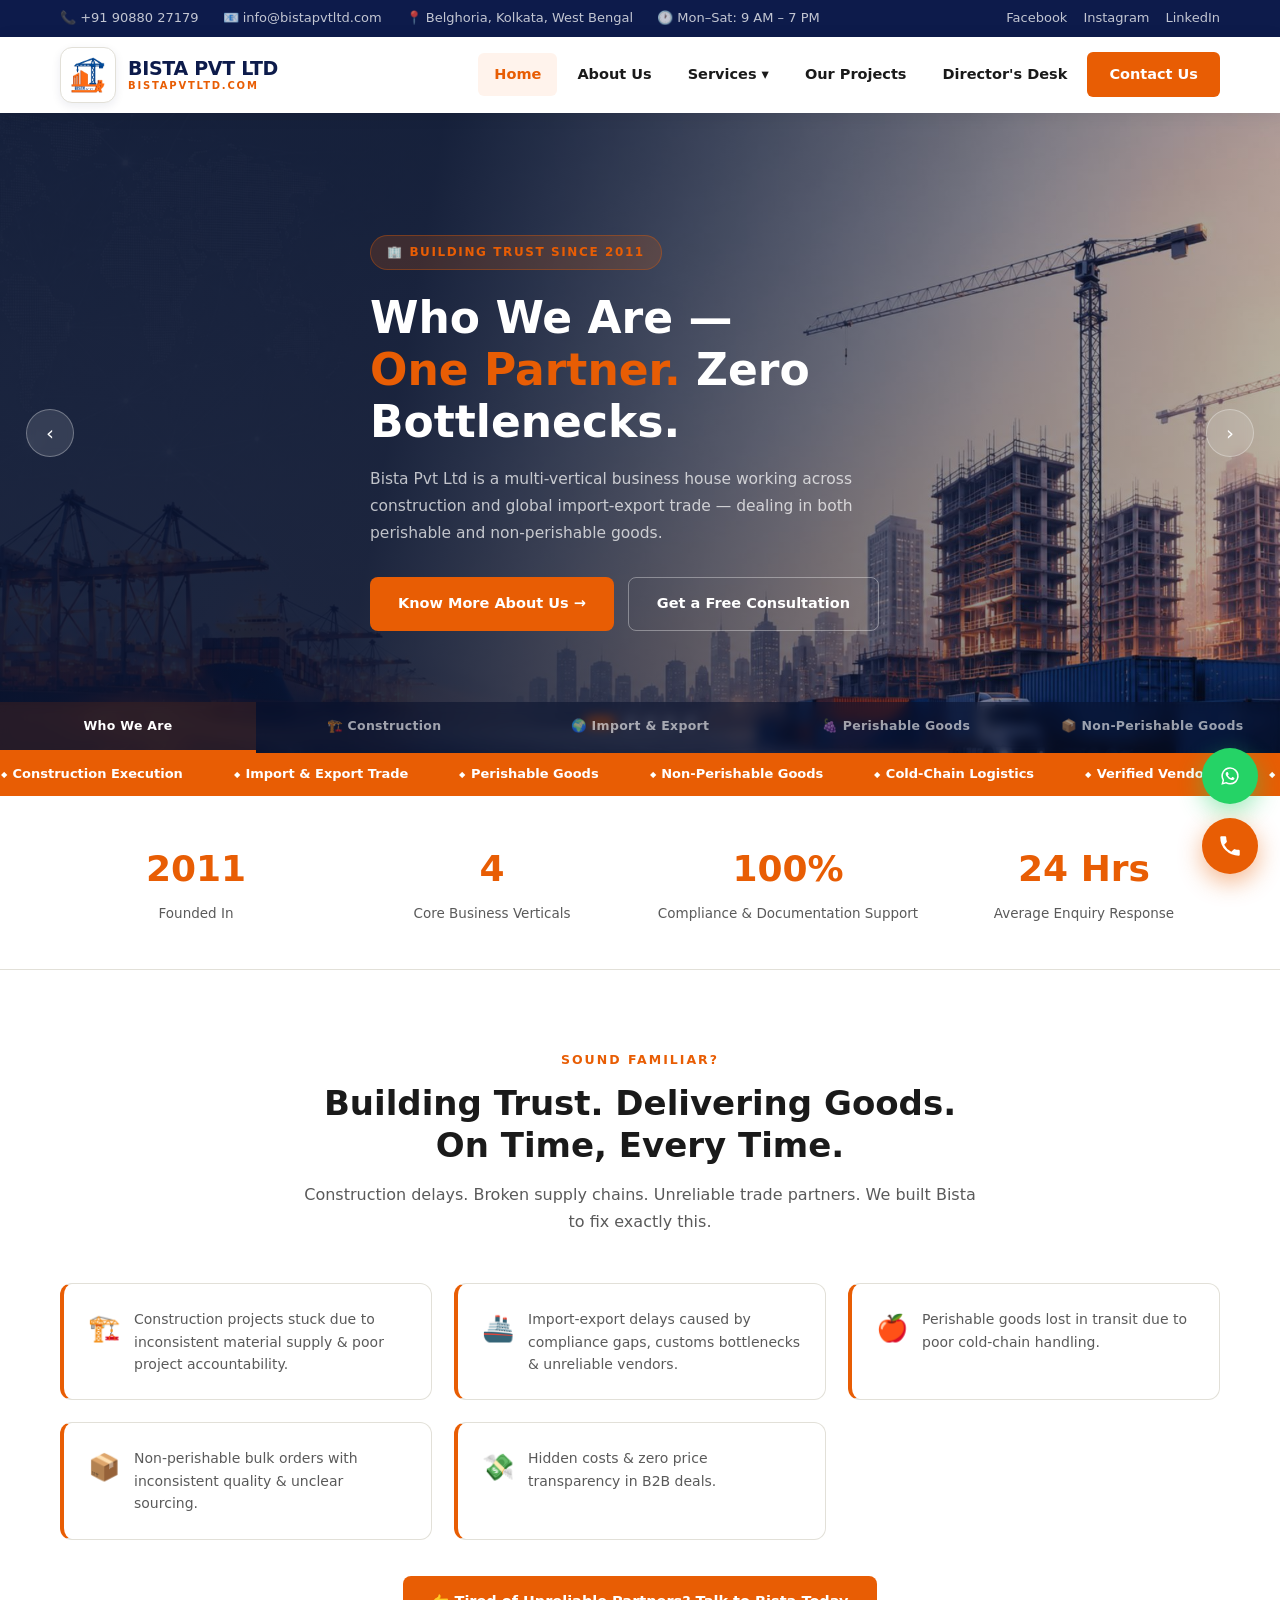
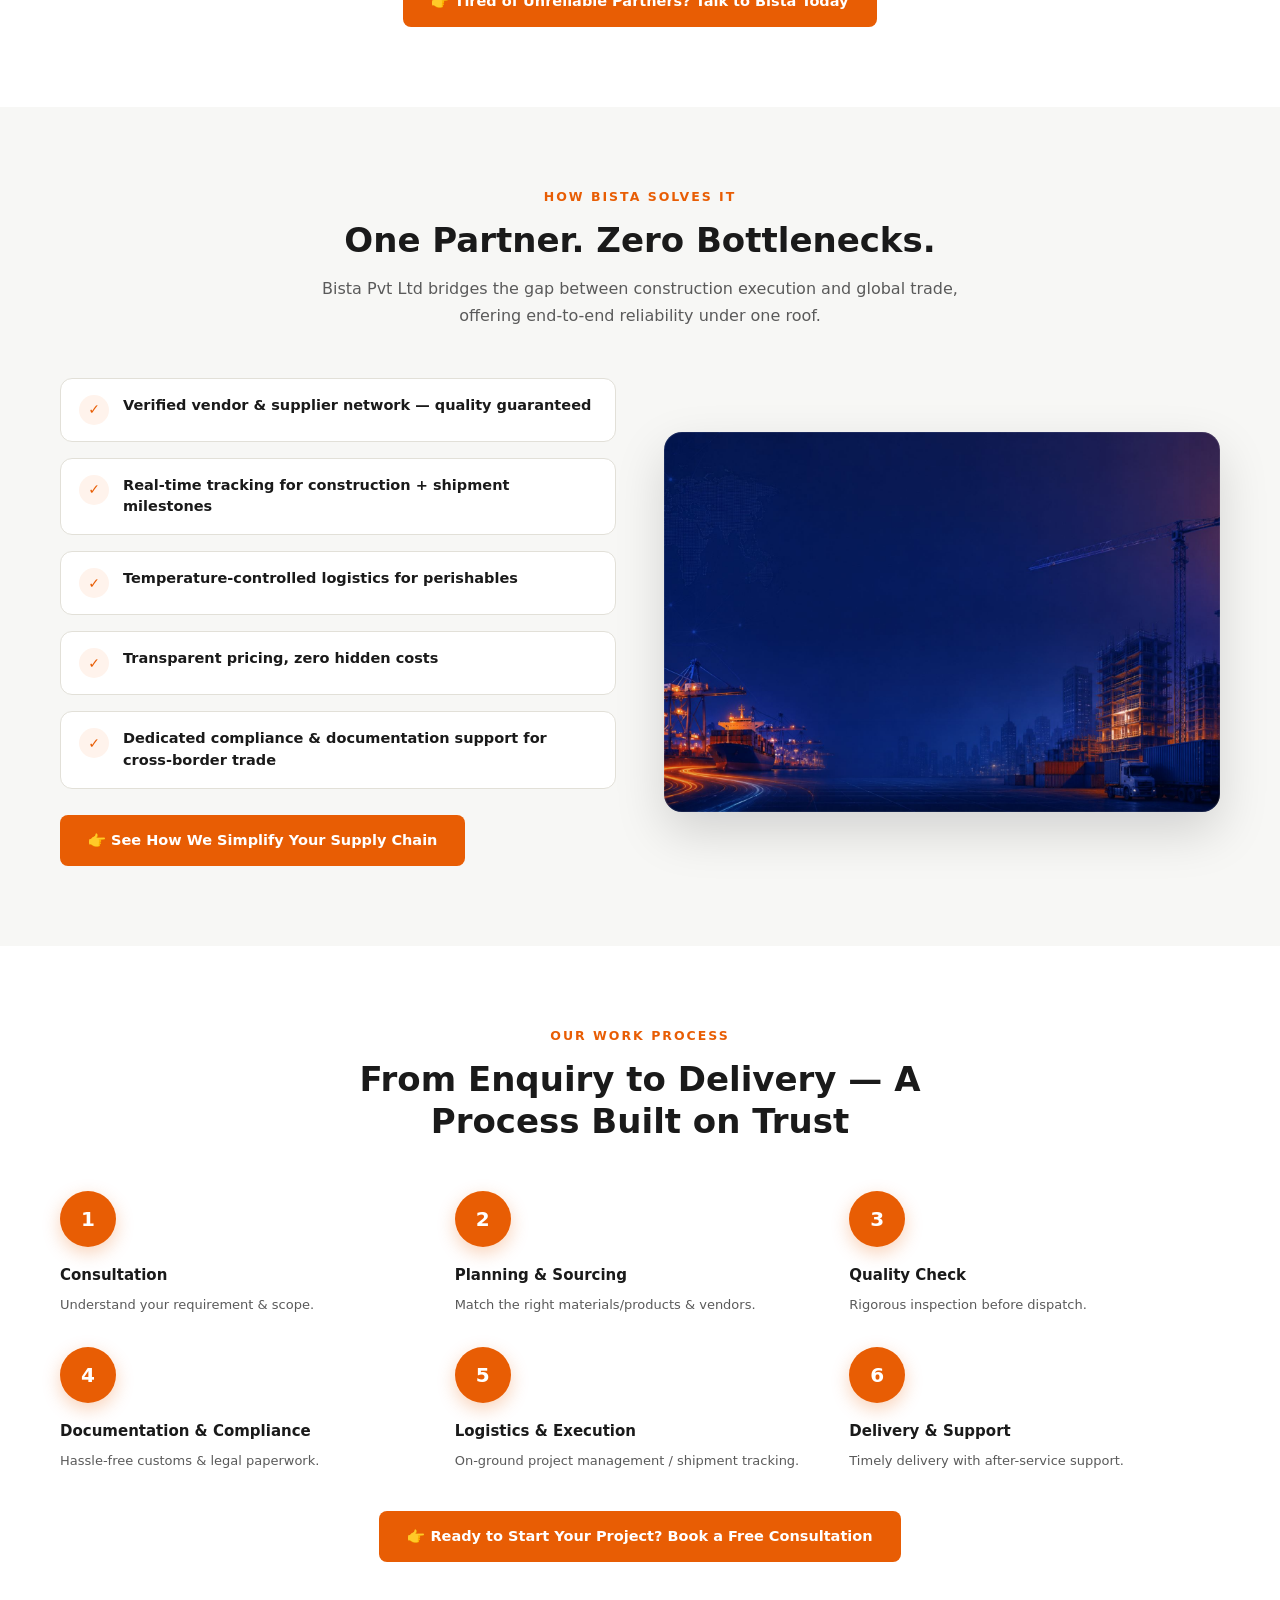
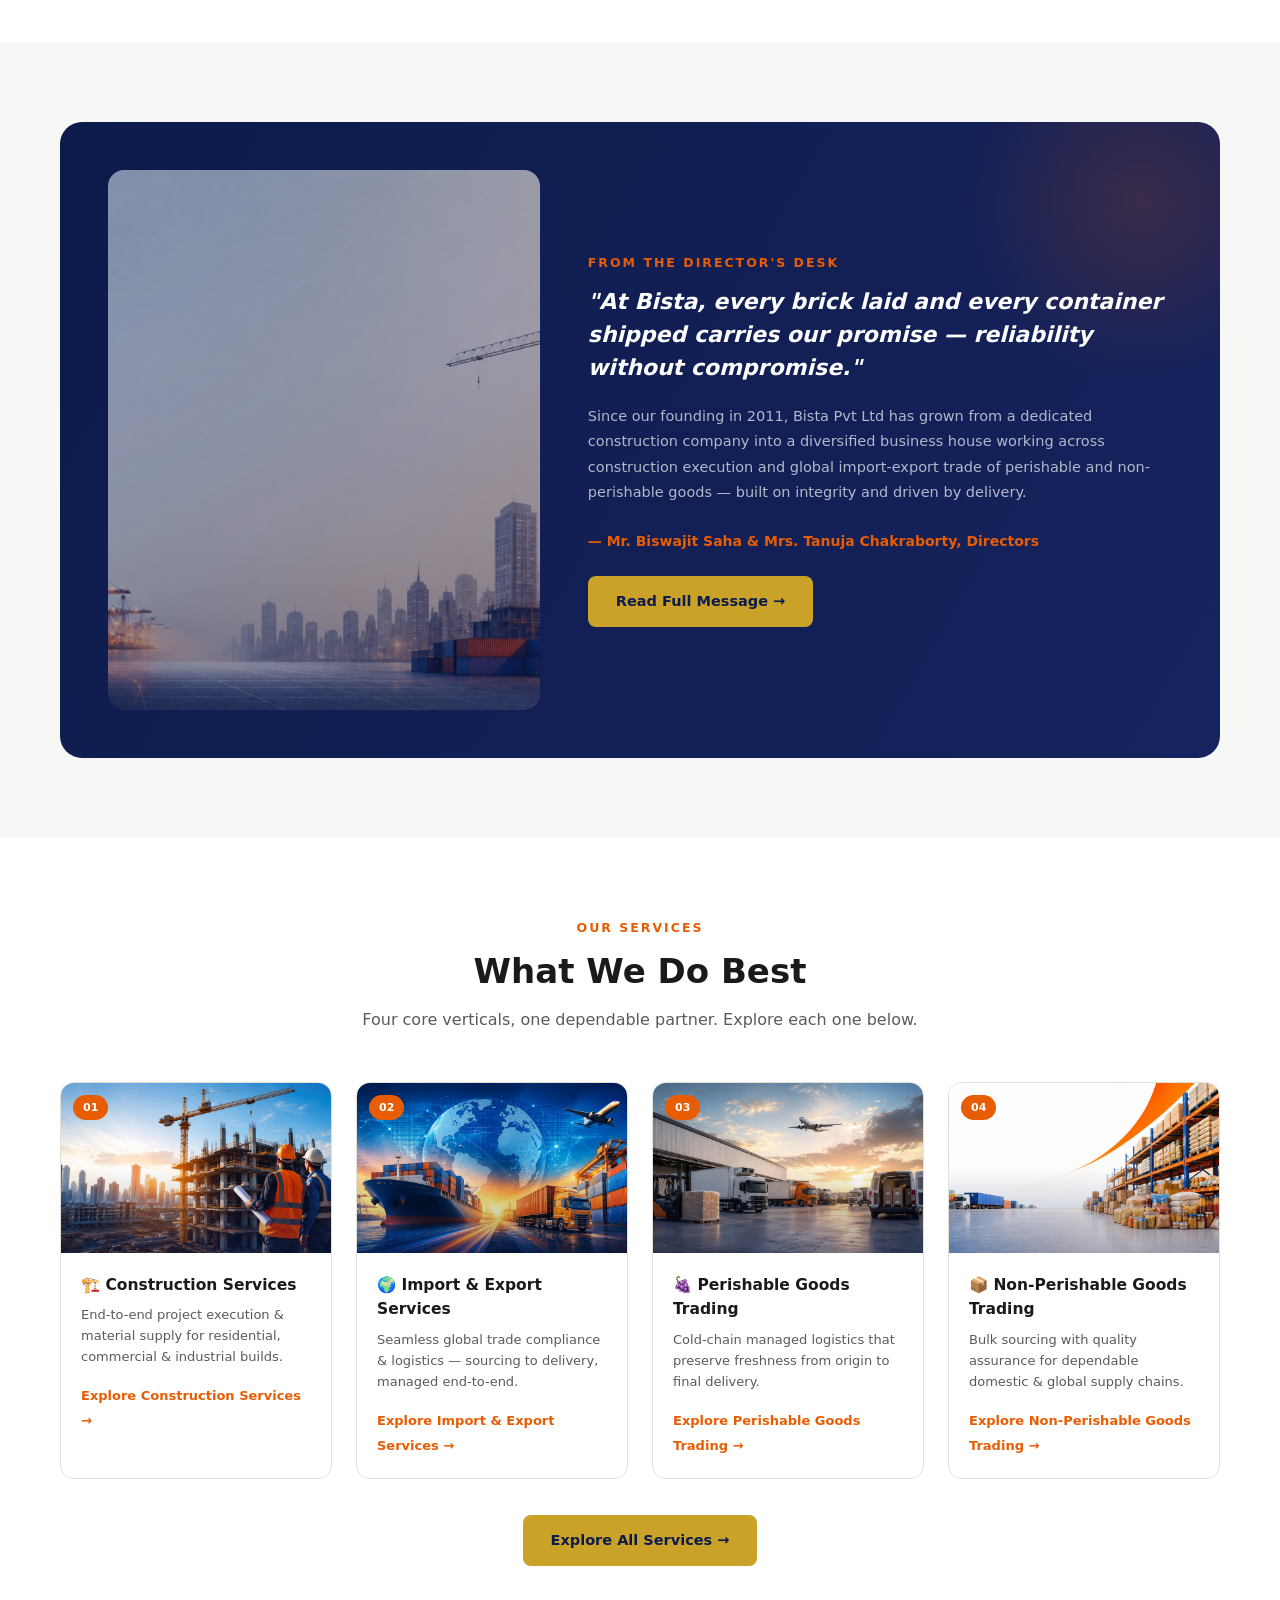
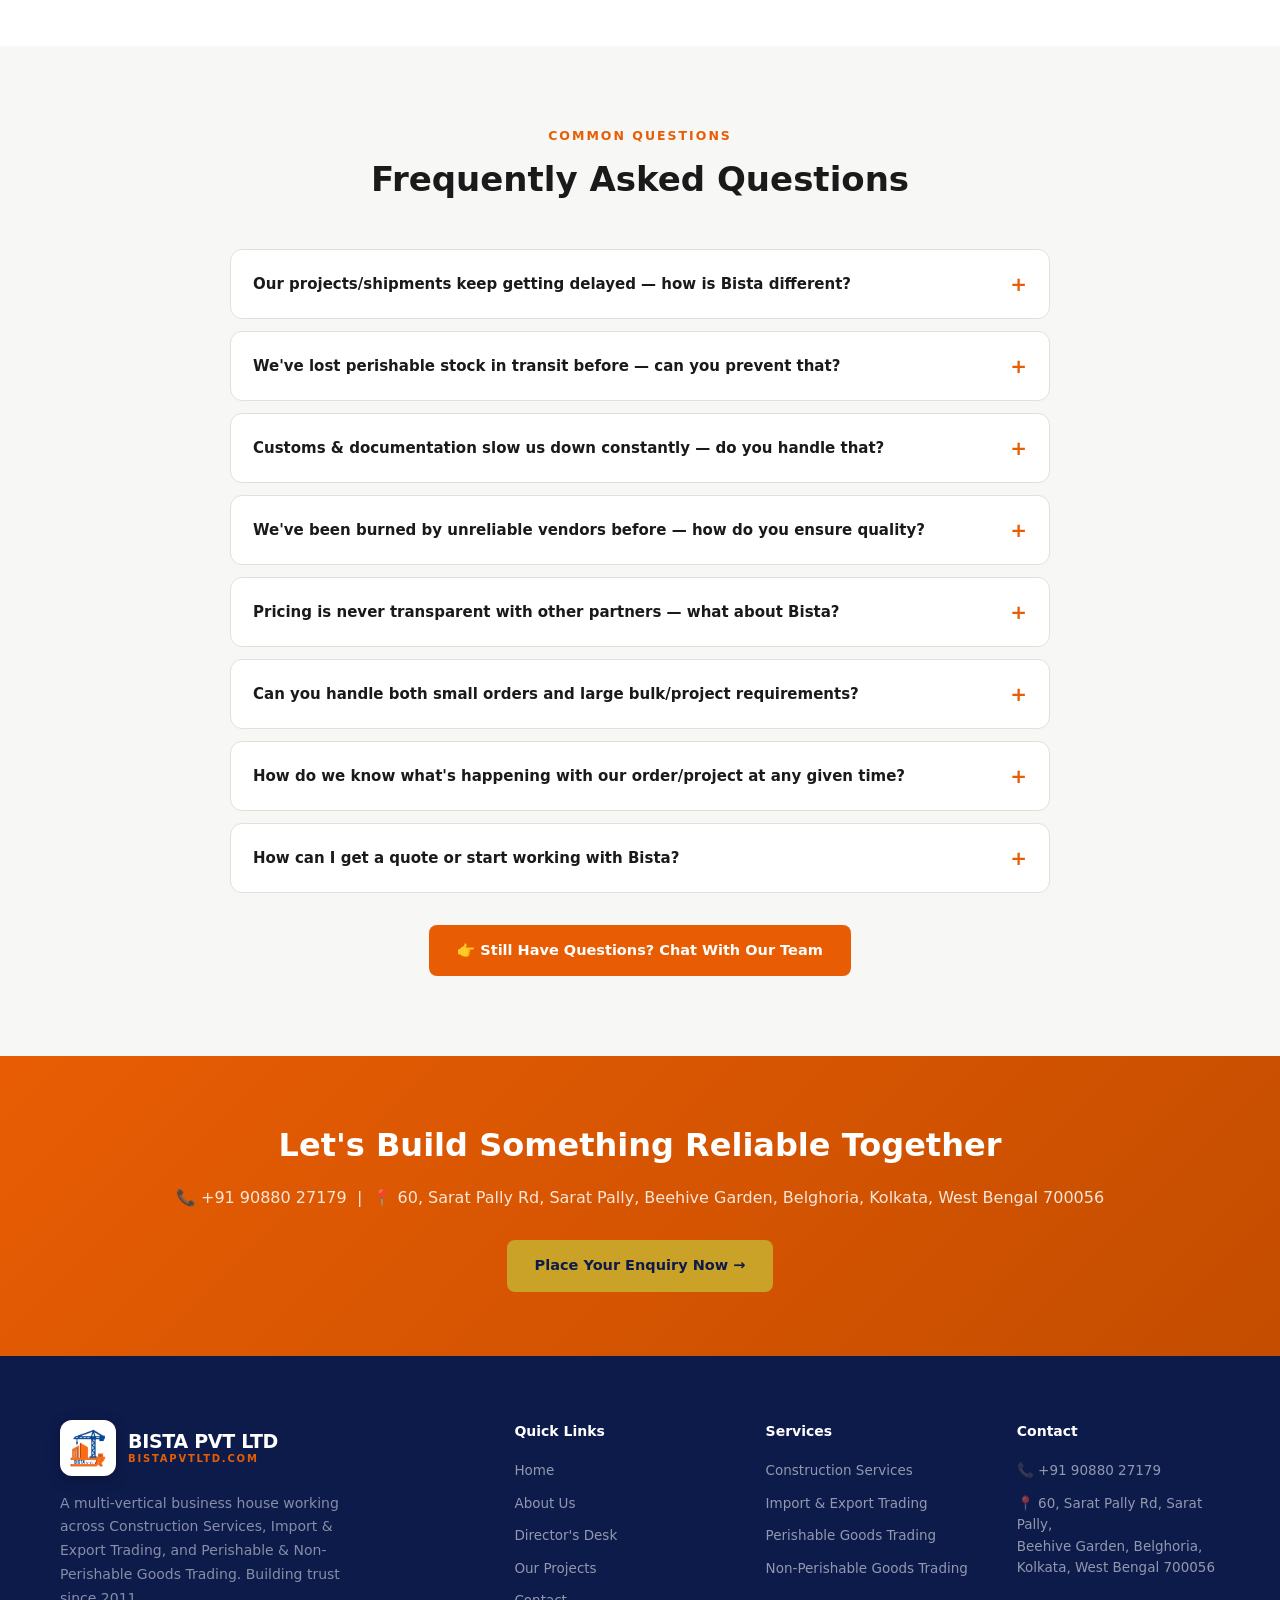
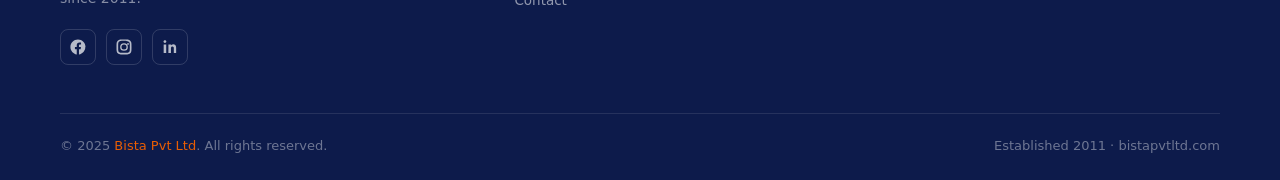
==== index.html @ 40b1d48d "Add website files" ====
<!DOCTYPE html>
<html lang="en">
<head>
<meta charset="UTF-8">
<meta name="viewport" content="width=device-width, initial-scale=1.0">
<title>Bista Pvt Ltd | Construction, Import-Export & Trading Solutions</title>
<meta name="description" content="Bista Pvt Ltd — multi-vertical business house across Construction Services, Import & Export Trading, and Perishable & Non-Perishable Goods Trading. Reliable, transparent, on time.">
<link rel="icon" type="image/png" href="images/logo-alt.png">
<link rel="stylesheet" href="css/style.css">
</head>
<body>

<!-- TOP BAR -->
<div class="topbar">
  <div class="container">
    <div class="topbar-left">
      <span>📞 +91 90880 27179</span>
      <span>📧 info@bistapvtltd.com</span>
      <span>📍 Belghoria, Kolkata, West Bengal</span>
      <span>🕐 Mon–Sat: 9 AM – 7 PM</span>
    </div>
    <div class="topbar-right">
      <a href="#">Facebook</a>
      <a href="#">Instagram</a>
      <a href="#">LinkedIn</a>
    </div>
  </div>
</div>

<!-- NAVBAR -->
<nav class="main-nav">
  <div class="container">
    <a href="index.html" class="logo">
      <div class="logo-icon">
        <img src="images/logo-alt.png" alt="Bista Pvt Ltd Logo">
      </div>
      <div class="logo-text">
        <strong>BISTA PVT LTD</strong>
        <span>bistapvtltd.com</span>
      </div>
    </a>
    <ul class="nav-links">
      <li class="active"><a href="index.html">Home</a></li>
      <li><a href="pages/about.html">About Us</a></li>
      <li class="dropdown">
        <a href="pages/services.html">Services ▾</a>
        <ul class="dropdown-menu">
          <li><a href="pages/services.html"><span class="dd-icon">📋</span> All Services</a></li>
          <li><a href="pages/construction-services.html"><span class="dd-icon">🏗️</span> Construction Services</a></li>
          <li><a href="pages/import-export-services.html"><span class="dd-icon">🌍</span> Import &amp; Export Services</a></li>
          <li><a href="pages/perishable-goods-trading.html"><span class="dd-icon">🍇</span> Perishable Goods Trading</a></li>
          <li><a href="pages/non-perishable-goods-trading.html"><span class="dd-icon">📦</span> Non-Perishable Goods Trading</a></li>
        </ul>
      </li>
      <li><a href="pages/projects.html">Our Projects</a></li>
      <li><a href="pages/director.html">Director's Desk</a></li>
      <li><a href="pages/contact.html" class="nav-cta">Contact Us</a></li>
    </ul>
    <button class="mobile-toggle" onclick="toggleMobileMenu()"><span></span><span></span><span></span></button>
  </div>
</nav>

<!-- HERO SLIDER -->
<section class="hero-slider" id="heroSlider">

  <div class="hero-slide active" style="background-image:url('images/port-day.jpg');" data-tab="0">
    <div class="hero-slide-content">
      <div class="container">
        <div class="hero-tag">🏢 Building Trust Since 2011</div>
        <h1>Who We Are —<br><span>One Partner.</span> Zero Bottlenecks.</h1>
        <p>Bista Pvt Ltd is a multi-vertical business house working across construction and global import-export trade — dealing in both perishable and non-perishable goods.</p>
        <div class="hero-btns">
          <a href="pages/about.html" class="btn btn-primary">Know More About Us →</a>
          <a href="javascript:void(0)" onclick="openLeadForm('Homepage Hero')" class="btn btn-outline">Get a Free Consultation</a>
        </div>
      </div>
    </div>
  </div>

  <div class="hero-slide" style="background-image:url('images/construction-hero.jpg');" data-tab="1">
    <div class="hero-slide-content">
      <div class="container">
        <div class="hero-tag">🏗️ Construction Services</div>
        <h1>Building Projects<br>You Can <span>Depend On.</span></h1>
        <p>Residential, commercial &amp; industrial construction backed by verified material sourcing and hands-on project management from foundation to handover.</p>
        <div class="hero-btns">
          <a href="pages/construction-services.html" class="btn btn-primary">Explore Construction Services →</a>
        </div>
      </div>
    </div>
  </div>

  <div class="hero-slide" style="background-image:url('images/import-export-hero.jpg');" data-tab="2">
    <div class="hero-slide-content">
      <div class="container">
        <div class="hero-tag">🌍 Import &amp; Export Services</div>
        <h1>Global Trade,<br><span>Delivered Reliably.</span></h1>
        <p>Seamless cross-border sourcing, compliance and logistics — connecting Indian quality with international markets, end to end.</p>
        <div class="hero-btns">
          <a href="pages/import-export-services.html" class="btn btn-primary">Explore Import &amp; Export Services →</a>
        </div>
      </div>
    </div>
  </div>

  <div class="hero-slide" style="background-image:url('images/perishable-hero.jpg');" data-tab="3">
    <div class="hero-slide-content">
      <div class="container">
        <div class="hero-tag">🍇 Perishable Goods Trading</div>
        <h1>Freshness, Preserved<br>from <span>Origin to Delivery.</span></h1>
        <p>Cold-chain managed logistics that keep perishable goods fresh and on schedule — every shipment, every time.</p>
        <div class="hero-btns">
          <a href="pages/perishable-goods-trading.html" class="btn btn-primary">Explore Perishable Goods Trading →</a>
        </div>
      </div>
    </div>
  </div>

  <div class="hero-slide" style="background-image:url('images/nonperishable-hero.jpg');" data-tab="4">
    <div class="hero-slide-content">
      <div class="container">
        <div class="hero-tag">📦 Non-Perishable Goods Trading</div>
        <h1>Bulk Sourcing,<br>Built on <span>Quality.</span></h1>
        <p>Dependable domestic &amp; international supply chains for non-perishable goods, backed by strict quality checks.</p>
        <div class="hero-btns">
          <a href="pages/non-perishable-goods-trading.html" class="btn btn-primary">Explore Non-Perishable Goods Trading →</a>
        </div>
      </div>
    </div>
  </div>

  <div class="hero-arrows">
    <div class="hero-arrow prev">‹</div>
    <div class="hero-arrow next">›</div>
  </div>
  <div class="hero-dots"></div>

  <div class="hero-tabs">
    <div class="hero-tab active" data-tab="0">Who We Are</div>
    <div class="hero-tab" data-tab="1">🏗️ Construction</div>
    <div class="hero-tab" data-tab="2">🌍 Import &amp; Export</div>
    <div class="hero-tab" data-tab="3">🍇 Perishable Goods</div>
    <div class="hero-tab" data-tab="4">📦 Non-Perishable Goods</div>
  </div>
</section>

<!-- MARQUEE -->
<div class="strip">
  <div class="strip-inner">
    <span>Construction Execution</span><span>Import &amp; Export Trade</span><span>Perishable Goods</span>
    <span>Non-Perishable Goods</span><span>Cold-Chain Logistics</span><span>Verified Vendors</span>
    <span>Customs &amp; Compliance</span><span>Transparent Pricing</span>
    <span>Construction Execution</span><span>Import &amp; Export Trade</span><span>Perishable Goods</span>
    <span>Non-Perishable Goods</span><span>Cold-Chain Logistics</span><span>Verified Vendors</span>
  </div>
</div>

<!-- STATS -->
<div class="stats-bar">
  <div class="container">
    <div class="stats-grid">
      <div class="stat-item"><div class="num">2011</div><div class="label">Founded In</div></div>
      <div class="stat-item"><div class="num">4</div><div class="label">Core Business Verticals</div></div>
      <div class="stat-item"><div class="num">100%</div><div class="label">Compliance &amp; Documentation Support</div></div>
      <div class="stat-item"><div class="num">24 Hrs</div><div class="label">Average Enquiry Response</div></div>
    </div>
  </div>
</div>

<!-- PAIN POINTS -->
<section class="section">
  <div class="container">
    <div class="section-head center">
      <div class="section-label">Sound Familiar?</div>
      <h2 class="section-title">Building Trust. Delivering Goods. On Time, Every Time.</h2>
      <p class="section-sub">Construction delays. Broken supply chains. Unreliable trade partners. We built Bista to fix exactly this.</p>
    </div>
    <div class="pain-grid">
      <div class="pain-card">
        <div class="pain-icon">🏗️</div>
        <p>Construction projects stuck due to inconsistent material supply &amp; poor project accountability.</p>
      </div>
      <div class="pain-card">
        <div class="pain-icon">🚢</div>
        <p>Import-export delays caused by compliance gaps, customs bottlenecks &amp; unreliable vendors.</p>
      </div>
      <div class="pain-card">
        <div class="pain-icon">🍎</div>
        <p>Perishable goods lost in transit due to poor cold-chain handling.</p>
      </div>
      <div class="pain-card">
        <div class="pain-icon">📦</div>
        <p>Non-perishable bulk orders with inconsistent quality &amp; unclear sourcing.</p>
      </div>
      <div class="pain-card">
        <div class="pain-icon">💸</div>
        <p>Hidden costs &amp; zero price transparency in B2B deals.</p>
      </div>
    </div>
    <div style="text-align:center; margin-top:36px;">
      <a href="javascript:void(0)" onclick="openLeadForm('Pain Points CTA')" class="btn btn-primary">👉 Tired of Unreliable Partners? Talk to Bista Today</a>
    </div>
  </div>
</section>

<!-- HOW BISTA SOLVES IT -->
<section class="section alt">
  <div class="container">
    <div class="section-head center">
      <div class="section-label">How Bista Solves It</div>
      <h2 class="section-title">One Partner. Zero Bottlenecks.</h2>
      <p class="section-sub">Bista Pvt Ltd bridges the gap between construction execution and global trade, offering end-to-end reliability under one roof.</p>
    </div>
    <div class="solve-wrap">
      <div class="solve-list">
        <div class="solve-item"><div class="solve-check">✓</div><p>Verified vendor &amp; supplier network — quality guaranteed</p></div>
        <div class="solve-item"><div class="solve-check">✓</div><p>Real-time tracking for construction + shipment milestones</p></div>
        <div class="solve-item"><div class="solve-check">✓</div><p>Temperature-controlled logistics for perishables</p></div>
        <div class="solve-item"><div class="solve-check">✓</div><p>Transparent pricing, zero hidden costs</p></div>
        <div class="solve-item"><div class="solve-check">✓</div><p>Dedicated compliance &amp; documentation support for cross-border trade</p></div>
        <div style="margin-top:10px;">
          <a href="javascript:void(0)" onclick="openLeadForm('How We Solve It CTA')" class="btn btn-primary">👉 See How We Simplify Your Supply Chain</a>
        </div>
      </div>
      <div class="solve-visual"></div>
    </div>
  </div>
</section>

<!-- WORK PROCESS -->
<section class="section">
  <div class="container">
    <div class="section-head center">
      <div class="section-label">Our Work Process</div>
      <h2 class="section-title">From Enquiry to Delivery — A Process Built on Trust</h2>
    </div>
    <div class="process-grid-6">
      <div class="step">
        <div class="step-num">1</div>
        <h4>Consultation</h4>
        <p>Understand your requirement &amp; scope.</p>
      </div>
      <div class="step">
        <div class="step-num">2</div>
        <h4>Planning &amp; Sourcing</h4>
        <p>Match the right materials/products &amp; vendors.</p>
      </div>
      <div class="step">
        <div class="step-num">3</div>
        <h4>Quality Check</h4>
        <p>Rigorous inspection before dispatch.</p>
      </div>
      <div class="step">
        <div class="step-num">4</div>
        <h4>Documentation &amp; Compliance</h4>
        <p>Hassle-free customs &amp; legal paperwork.</p>
      </div>
      <div class="step">
        <div class="step-num">5</div>
        <h4>Logistics &amp; Execution</h4>
        <p>On-ground project management / shipment tracking.</p>
      </div>
      <div class="step">
        <div class="step-num">6</div>
        <h4>Delivery &amp; Support</h4>
        <p>Timely delivery with after-service support.</p>
      </div>
    </div>
    <div style="text-align:center; margin-top:40px;">
      <a href="javascript:void(0)" onclick="openLeadForm('Process CTA')" class="btn btn-primary">👉 Ready to Start Your Project? Book a Free Consultation</a>
    </div>
  </div>
</section>

<!-- DIRECTOR'S DESK -->
<section class="section alt">
  <div class="container">
    <div class="director-wrap">
      <div class="director-photo"></div>
      <div>
        <div class="section-label" style="color:var(--orange);">From the Director's Desk</div>
        <p class="director-quote">"At Bista, every brick laid and every container shipped carries our promise — reliability without compromise."</p>
        <p class="director-sub">Since our founding in 2011, Bista Pvt Ltd has grown from a dedicated construction company into a diversified business house working across construction execution and global import-export trade of perishable and non-perishable goods — built on integrity and driven by delivery.</p>
        <p class="director-names">— Mr. Biswajit Saha &amp; Mrs. Tanuja Chakraborty, Directors</p>
        <a href="pages/director.html" class="btn btn-gold">Read Full Message →</a>
      </div>
    </div>
  </div>
</section>

<!-- SERVICES — PHOTO CARD GRID -->
<section class="section" id="services">
  <div class="container">
    <div class="section-head center">
      <div class="section-label">Our Services</div>
      <h2 class="section-title">What We Do Best</h2>
      <p class="section-sub">Four core verticals, one dependable partner. Explore each one below.</p>
    </div>

    <div class="service-photo-grid">
      <a href="pages/construction-services.html" class="service-photo-card">
        <div class="photo" style="background-image:url('images/construction-hero.jpg');"><span class="num">01</span></div>
        <div class="body">
          <h4>🏗️ Construction Services</h4>
          <p>End-to-end project execution &amp; material supply for residential, commercial &amp; industrial builds.</p>
          <span class="link">Explore Construction Services →</span>
        </div>
      </a>
      <a href="pages/import-export-services.html" class="service-photo-card">
        <div class="photo" style="background-image:url('images/import-export-hero.jpg');"><span class="num">02</span></div>
        <div class="body">
          <h4>🌍 Import &amp; Export Services</h4>
          <p>Seamless global trade compliance &amp; logistics — sourcing to delivery, managed end-to-end.</p>
          <span class="link">Explore Import &amp; Export Services →</span>
        </div>
      </a>
      <a href="pages/perishable-goods-trading.html" class="service-photo-card">
        <div class="photo" style="background-image:url('images/perishable-hero.jpg');"><span class="num">03</span></div>
        <div class="body">
          <h4>🍇 Perishable Goods Trading</h4>
          <p>Cold-chain managed logistics that preserve freshness from origin to final delivery.</p>
          <span class="link">Explore Perishable Goods Trading →</span>
        </div>
      </a>
      <a href="pages/non-perishable-goods-trading.html" class="service-photo-card">
        <div class="photo" style="background-image:url('images/nonperishable-hero.jpg');"><span class="num">04</span></div>
        <div class="body">
          <h4>📦 Non-Perishable Goods Trading</h4>
          <p>Bulk sourcing with quality assurance for dependable domestic &amp; global supply chains.</p>
          <span class="link">Explore Non-Perishable Goods Trading →</span>
        </div>
      </a>
    </div>

    <div style="text-align:center; margin-top:36px;">
      <a href="pages/services.html" class="btn btn-gold">Explore All Services →</a>
    </div>
  </div>
</section>

<!-- FAQ -->
<section class="section alt">
  <div class="container">
    <div class="section-head center">
      <div class="section-label">Common Questions</div>
      <h2 class="section-title">Frequently Asked Questions</h2>
    </div>
    <div class="faq-list">
      <div class="faq-item">
        <div class="faq-q">Our projects/shipments keep getting delayed — how is Bista different? <span class="faq-plus">+</span></div>
        <div class="faq-a"><p>We track every milestone in real time, so delays are caught early, not after the damage is done.</p></div>
      </div>
      <div class="faq-item">
        <div class="faq-q">We've lost perishable stock in transit before — can you prevent that? <span class="faq-plus">+</span></div>
        <div class="faq-a"><p>Yes, our cold-chain managed logistics keep freshness intact from pickup to delivery.</p></div>
      </div>
      <div class="faq-item">
        <div class="faq-q">Customs &amp; documentation slow us down constantly — do you handle that? <span class="faq-plus">+</span></div>
        <div class="faq-a"><p>Fully. Our team manages compliance &amp; paperwork end-to-end, so shipments don't get stuck.</p></div>
      </div>
      <div class="faq-item">
        <div class="faq-q">We've been burned by unreliable vendors before — how do you ensure quality? <span class="faq-plus">+</span></div>
        <div class="faq-a"><p>Every supplier is pre-verified, and goods go through multi-stage inspection before dispatch.</p></div>
      </div>
      <div class="faq-item">
        <div class="faq-q">Pricing is never transparent with other partners — what about Bista? <span class="faq-plus">+</span></div>
        <div class="faq-a"><p>No hidden costs. You get clear, upfront pricing before work begins.</p></div>
      </div>
      <div class="faq-item">
        <div class="faq-q">Can you handle both small orders and large bulk/project requirements? <span class="faq-plus">+</span></div>
        <div class="faq-a"><p>Yes, we scale our team, sourcing, and logistics to match your order or project size.</p></div>
      </div>
      <div class="faq-item">
        <div class="faq-q">How do we know what's happening with our order/project at any given time? <span class="faq-plus">+</span></div>
        <div class="faq-a"><p>You get visibility at every stage — sourcing, quality check, dispatch, and delivery.</p></div>
      </div>
      <div class="faq-item">
        <div class="faq-q">How can I get a quote or start working with Bista? <span class="faq-plus">+</span></div>
        <div class="faq-a"><p>Fill the enquiry form or contact us directly — response within 24 hours.</p></div>
      </div>
    </div>
    <div style="text-align:center; margin-top:32px;">
      <a href="javascript:void(0)" onclick="openLeadForm('FAQ CTA')" class="btn btn-primary">👉 Still Have Questions? Chat With Our Team</a>
    </div>
  </div>
</section>

<!-- CTA / CONTACT FOOTER -->
<div class="cta-banner">
  <div class="container">
    <h2>Let's Build Something Reliable Together</h2>
    <p>📞 +91 90880 27179 &nbsp;|&nbsp; 📍 60, Sarat Pally Rd, Sarat Pally, Beehive Garden, Belghoria, Kolkata, West Bengal 700056</p>
    <div class="cta-btns">
      <a href="javascript:void(0)" onclick="openLeadForm('Contact Footer CTA')" class="btn btn-gold">Place Your Enquiry Now →</a>
    </div>
  </div>
</div>

<!-- FOOTER -->
<footer>
  <div class="container">
    <div class="footer-grid">
      <div class="footer-brand">
        <a href="index.html" class="footer-logo">
          <div class="logo-icon"><img src="images/logo-alt.png" alt="Bista Pvt Ltd Logo"></div>
          <div class="logo-text"><strong>BISTA PVT LTD</strong><span>bistapvtltd.com</span></div>
        </a>
        <p>A multi-vertical business house working across Construction Services, Import &amp; Export Trading, and Perishable &amp; Non-Perishable Goods Trading. Building trust since 2011.</p>
        <div class="social-links">
          <a href="#" class="social-link" title="Facebook" aria-label="Facebook"><svg viewBox="0 0 24 24"><path d="M22 12.06C22 6.48 17.52 2 11.94 2S1.88 6.48 1.88 12.06c0 5.02 3.66 9.18 8.44 9.94v-7.03H7.9v-2.91h2.42V9.86c0-2.39 1.42-3.71 3.6-3.71 1.04 0 2.13.19 2.13.19v2.35h-1.2c-1.18 0-1.55.74-1.55 1.5v1.8h2.64l-.42 2.91h-2.22V22c4.78-.76 8.44-4.92 8.44-9.94z"/></svg></a>
          <a href="#" class="social-link" title="Instagram" aria-label="Instagram"><svg viewBox="0 0 24 24"><path d="M12 2c2.72 0 3.06.01 4.12.06 1.06.05 1.79.22 2.43.47.66.26 1.22.6 1.77 1.16.55.55.9 1.11 1.16 1.77.25.64.42 1.37.47 2.43.05 1.06.06 1.4.06 4.12s-.01 3.06-.06 4.12c-.05 1.06-.22 1.79-.47 2.43-.26.66-.6 1.22-1.16 1.77-.55.55-1.11.9-1.77 1.16-.64.25-1.37.42-2.43.47-1.06.05-1.4.06-4.12.06s-3.06-.01-4.12-.06c-1.06-.05-1.79-.22-2.43-.47-.66-.26-1.22-.6-1.77-1.16-.55-.55-.9-1.11-1.16-1.77-.25-.64-.42-1.37-.47-2.43C2.01 15.06 2 14.72 2 12s.01-3.06.06-4.12c.05-1.06.22-1.79.47-2.43.26-.66.6-1.22 1.16-1.77.55-.55 1.11-.9 1.77-1.16.64-.25 1.37-.42 2.43-.47C8.94 2.01 9.28 2 12 2zm0 1.8c-2.67 0-2.99.01-4.04.06-.87.04-1.34.18-1.66.31-.42.16-.71.36-1.02.67-.31.31-.51.6-.67 1.02-.13.32-.27.79-.31 1.66C4.25 8.71 4.24 9.03 4.24 12s.01 2.99.06 4.04c.04.87.18 1.34.31 1.66.16.42.36.71.67 1.02.31.31.6.51 1.02.67.32.13.79.27 1.66.31 1.05.05 1.37.06 4.04.06s2.99-.01 4.04-.06c.87-.04 1.34-.18 1.66-.31.42-.16.71-.36 1.02-.67.31-.31.51-.6.67-1.02.13-.32.27-.79.31-1.66.05-1.05.06-1.37.06-4.04s-.01-2.99-.06-4.04c-.04-.87-.18-1.34-.31-1.66-.16-.42-.36-.71-.67-1.02-.31-.31-.6-.51-1.02-.67-.32-.13-.79-.27-1.66-.31C14.99 3.81 14.67 3.8 12 3.8zm0 3.05a5.15 5.15 0 1 1 0 10.3 5.15 5.15 0 0 1 0-10.3zm0 1.8a3.35 3.35 0 1 0 0 6.7 3.35 3.35 0 0 0 0-6.7zm5.35-2a1.2 1.2 0 1 1 0 2.4 1.2 1.2 0 0 1 0-2.4z"/></svg></a>
          <a href="#" class="social-link" title="LinkedIn" aria-label="LinkedIn"><svg viewBox="0 0 24 24"><path d="M6.94 8.5H3.56V20h3.38V8.5zM5.25 3c-1.15 0-1.9.76-1.9 1.76 0 .98.73 1.76 1.87 1.76h.02c1.17 0 1.9-.78 1.9-1.76C7.12 3.76 6.4 3 5.25 3zM20.45 20h-3.38v-6.1c0-1.46-.52-2.46-1.83-2.46-1 0-1.6.67-1.86 1.32-.1.23-.12.55-.12.87V20H9.9s.04-10.53 0-11.5h3.38v1.63c.45-.7 1.25-1.7 3.04-1.7 2.22 0 3.88 1.45 3.88 4.56V20z"/></svg></a>
        </div>
      </div>
      <div class="footer-col">
        <h4>Quick Links</h4>
        <a href="index.html">Home</a>
        <a href="pages/about.html">About Us</a>
        <a href="pages/director.html">Director's Desk</a>
        <a href="pages/projects.html">Our Projects</a>
        <a href="pages/contact.html">Contact</a>
      </div>
      <div class="footer-col">
        <h4>Services</h4>
        <a href="pages/construction-services.html">Construction Services</a>
        <a href="pages/import-export-services.html">Import &amp; Export Trading</a>
        <a href="pages/perishable-goods-trading.html">Perishable Goods Trading</a>
        <a href="pages/non-perishable-goods-trading.html">Non-Perishable Goods Trading</a>
      </div>
      <div class="footer-col">
        <h4>Contact</h4>
        <p>📞 +91 90880 27179</p>
        <p>📍 60, Sarat Pally Rd, Sarat Pally,<br>Beehive Garden, Belghoria,<br>Kolkata, West Bengal 700056</p>
      </div>
    </div>
    <div class="footer-bottom">
      <span>© 2025 <span class="brand">Bista Pvt Ltd</span>. All rights reserved.</span>
      <span>Established 2011 · bistapvtltd.com</span>
    </div>
  </div>
</footer>

<!-- FLOATING ACTION BUTTONS -->
<div class="float-stack">
  <a href="https://wa.me/919088027179" target="_blank" rel="noopener" class="float-btn wa" title="Chat on WhatsApp">
    <svg viewBox="0 0 24 24"><path d="M17.6 6.32A7.85 7.85 0 0 0 12.05 4a7.94 7.94 0 0 0-6.9 11.9L4 20l4.2-1.1a7.9 7.9 0 0 0 3.85 1h.01a7.94 7.94 0 0 0 5.54-13.58zm-5.55 12.2h-.01a6.6 6.6 0 0 1-3.36-.92l-.24-.14-2.5.66.67-2.44-.16-.25a6.58 6.58 0 0 1 10.24-8.16 6.5 6.5 0 0 1 1.94 4.65 6.6 6.6 0 0 1-6.58 6.6zm3.6-4.93c-.2-.1-1.17-.58-1.35-.64-.18-.07-.31-.1-.45.1-.13.19-.51.64-.62.78-.11.13-.23.15-.42.05-.2-.1-.83-.3-1.58-.97a5.9 5.9 0 0 1-1.1-1.35c-.11-.2 0-.3.09-.4.09-.1.2-.24.3-.36.1-.12.13-.2.2-.33.06-.13.03-.25-.02-.35-.05-.1-.45-1.07-.61-1.47-.16-.38-.33-.33-.45-.34h-.38c-.13 0-.35.05-.53.25s-.7.68-.7 1.65.72 1.92.82 2.05c.1.13 1.4 2.15 3.4 3.01.48.2.85.33 1.14.42.48.15.91.13 1.26.08.38-.06 1.17-.48 1.34-.94.16-.46.16-.86.11-.94-.05-.09-.18-.14-.38-.24z"/></svg>
  </a>
  <a href="tel:+919088027179" class="float-btn call" title="Call Bista Pvt Ltd">
    <svg viewBox="0 0 24 24"><path d="M6.62 10.79a15.05 15.05 0 0 0 6.59 6.59l2.2-2.2a1 1 0 0 1 1.02-.24 11.36 11.36 0 0 0 3.57.57 1 1 0 0 1 1 1V20a1 1 0 0 1-1 1A17 17 0 0 1 3 4a1 1 0 0 1 1-1h3.5a1 1 0 0 1 1 1 11.36 11.36 0 0 0 .57 3.57 1 1 0 0 1-.25 1.02z"/></svg>
  </a>
</div>

<!-- LEAD FORM MODAL -->
<div class="modal-overlay" id="leadModal">
  <div class="modal-box">
    <span class="modal-close" onclick="closeLeadForm()">✕</span>
    <h3>Place Your Enquiry</h3>
    <p class="modal-sub">Fill this in and our team will respond within 24 hours.</p>
    <form id="leadForm" onsubmit="submitLeadForm(event)">
      <input type="hidden" id="leadSource" name="source">
      <div class="form-group">
        <label>Your Name *</label>
        <input type="text" name="name" placeholder="Eg: Rajesh Kumar">
      </div>
      <div class="form-group">
        <label>Phone Number *</label>
        <input type="tel" name="phone" placeholder="+91 XXXXX XXXXX">
      </div>
      <div class="form-group">
        <label>What Are You Looking For?</label>
        <select name="service">
          <option value="">Select a service</option>
          <option>Construction Services</option>
          <option>Import &amp; Export Services</option>
          <option>Perishable Goods Trading</option>
          <option>Non-Perishable Goods Trading</option>
          <option>General Enquiry</option>
        </select>
      </div>
      <div class="form-group">
        <label>Message</label>
        <textarea name="message" placeholder="Tell us what you need..."></textarea>
      </div>
      <button type="submit" class="btn btn-primary btn-block">Submit Enquiry →</button>
    </form>
  </div>
</div>

<script src="js/main.js"></script>
</body>
</html>
---- css/style.css ----
/* ===========================================================
   BISTA PVT LTD — MAIN STYLESHEET
   =========================================================== */
:root {
  --navy: #0D1B4B;
  --navy-light: #16235E;
  --orange: #E85D04;
  --orange-dark: #C44D00;
  --orange-light: #FFF3EC;
  --gold: #C9A227;
  --charcoal: #1A1A1A;
  --gray: #5A5A5A;
  --light-bg: #F7F7F5;
  --white: #FFFFFF;
  --border: #E2E0D8;
  --green: #25D366;
  --font: 'Segoe UI', system-ui, -apple-system, sans-serif;
}

* { margin: 0; padding: 0; box-sizing: border-box; }

body {
  font-family: var(--font);
  color: var(--charcoal);
  background: var(--white);
  line-height: 1.6;
}

a { text-decoration: none; color: inherit; }
ul { list-style: none; }
img { max-width: 100%; display: block; }

.container { max-width: 1240px; margin: 0 auto; padding: 0 40px; }

/* ===================== TOP BAR ===================== */
.topbar {
  background: var(--navy);
  color: rgba(255,255,255,0.75);
  font-size: 13px;
  padding: 8px 0;
}
.topbar .container {
  display: flex; justify-content: space-between; align-items: center;
}
.topbar-left { display: flex; gap: 24px; }
.topbar-left span { display: flex; align-items: center; gap: 6px; }
.topbar-right { display: flex; gap: 16px; }
.topbar-right a { color: rgba(255,255,255,0.75); transition: color .2s; }
.topbar-right a:hover { color: var(--orange); }

/* ===================== NAVBAR ===================== */
nav.main-nav {
  position: sticky; top: 0; z-index: 200;
  background: var(--white);
  box-shadow: 0 2px 16px rgba(0,0,0,0.08);
}
nav.main-nav .container {
  display: flex; align-items: center; justify-content: space-between;
  height: 76px;
}
.logo { display: flex; align-items: center; gap: 12px; }
.logo-icon {
  width: 56px; height: 56px;
  display: flex; align-items: center; justify-content: center;
  flex-shrink: 0;
  background: #fff;
  border-radius: 12px;
  padding: 7px;
  border: 1px solid var(--border);
  box-shadow: 0 3px 10px rgba(13,27,75,0.08);
  transition: box-shadow .25s ease, transform .25s ease;
}
.logo:hover .logo-icon { box-shadow: 0 6px 16px rgba(13,27,75,0.14); transform: translateY(-1px); }
.logo-icon img { width: 100%; height: 100%; object-fit: contain; }
.logo-text { line-height: 1.2; }
.logo-text strong { display: block; font-size: 19px; font-weight: 800; color: var(--navy); letter-spacing: -0.3px; }
.logo-text span { display: block; font-size: 10px; font-weight: 600; color: var(--orange); letter-spacing: 1.8px; text-transform: uppercase; }

.nav-links { display: flex; align-items: center; gap: 4px; }
.nav-links > li { position: relative; }
.nav-links > li > a {
  display: block; padding: 10px 16px; font-size: 14.5px; font-weight: 600;
  color: var(--charcoal); border-radius: 6px; transition: all .2s;
}
.nav-links > li > a:hover, .nav-links > li.active > a { color: var(--orange); background: var(--orange-light); }

.dropdown { position: relative; }
.dropdown-menu {
  position: absolute; top: 100%; left: 0; background: var(--white);
  min-width: 260px; box-shadow: 0 12px 32px rgba(0,0,0,0.12);
  border-radius: 10px; padding: 10px; opacity: 0; visibility: hidden;
  transform: translateY(8px); transition: all .2s; border: 1px solid var(--border);
}
.dropdown:hover .dropdown-menu { opacity: 1; visibility: visible; transform: translateY(0); }
.dropdown-menu li a {
  display: flex; align-items: center; gap: 10px; padding: 10px 12px;
  border-radius: 8px; font-size: 13.5px; font-weight: 500; color: var(--charcoal);
  transition: all .15s;
}
.dropdown-menu li a:hover { background: var(--orange-light); color: var(--orange); padding-left: 16px; }
.dropdown-menu li a .dd-icon { font-size: 16px; width: 22px; text-align: center; }

.nav-cta {
  background: var(--orange); color: #fff !important; padding: 11px 22px !important;
  border-radius: 8px; font-weight: 700 !important; transition: background .2s !important;
}
.nav-cta:hover { background: var(--orange-dark) !important; }

.mobile-toggle { display: none; flex-direction: column; gap: 5px; cursor: pointer; background: none; border: none; z-index: 210; position: relative; }
.mobile-toggle span { width: 26px; height: 3px; background: var(--navy); border-radius: 2px; transition: transform .25s ease, opacity .2s ease; }
.mobile-toggle.active span:nth-child(1) { transform: translateY(8px) rotate(45deg); }
.mobile-toggle.active span:nth-child(2) { opacity: 0; }
.mobile-toggle.active span:nth-child(3) { transform: translateY(-8px) rotate(-45deg); }

/* ===================== HERO SLIDER (animated, 4 services) ===================== */
.hero-slider { position: relative; overflow: hidden; height: 640px; background: var(--navy); }
.hero-slide {
  position: absolute; inset: 0; opacity: 0; visibility: hidden;
  transition: opacity 1.1s ease, visibility 1.1s;
  background-size: cover; background-position: center; z-index: 1;
}
.hero-slide.active { opacity: 1; visibility: visible; z-index: 2; }
.hero-slide::before {
  content: ''; position: absolute; inset: 0;
  background: linear-gradient(100deg, rgba(8,18,45,0.90) 32%, rgba(8,18,45,0.45) 75%, rgba(8,18,45,0.25) 100%);
}
.hero-slide-content { position: relative; z-index: 3; height: 100%; display: flex; align-items: center; }
.hero-slide-content .container { max-width: 620px; }
.hero-tag {
  display: inline-flex; align-items: center; gap: 8px; background: rgba(232,93,4,0.18);
  color: var(--orange); font-size: 12px; font-weight: 700; letter-spacing: 1.6px; text-transform: uppercase;
  padding: 7px 16px; border-radius: 20px; margin-bottom: 22px; border: 1px solid rgba(232,93,4,0.35);
}
.hero-slide-content h1 { font-size: 44px; font-weight: 800; color: #fff; line-height: 1.18; margin-bottom: 18px; }
.hero-slide-content h1 span { color: var(--orange); }
.hero-slide-content p { color: rgba(255,255,255,0.72); font-size: 15.5px; line-height: 1.75; margin-bottom: 30px; max-width: 520px; }
.hero-btns { display: flex; gap: 14px; flex-wrap: wrap; }

.hero-arrows { position: absolute; top: 50%; transform: translateY(-50%); display: flex; justify-content: space-between; width: 100%; padding: 0 26px; z-index: 5; pointer-events: none; }
.hero-arrow {
  pointer-events: all; width: 48px; height: 48px; border-radius: 50%; background: rgba(255,255,255,0.12);
  border: 1px solid rgba(255,255,255,0.3); color: #fff; display: flex; align-items: center; justify-content: center;
  cursor: pointer; font-size: 20px; transition: all .2s; backdrop-filter: blur(4px);
}
.hero-arrow:hover { background: var(--orange); border-color: var(--orange); }
.hero-dots { position: absolute; bottom: 26px; left: 50%; transform: translateX(-50%); display: flex; gap: 10px; z-index: 5; }
.hero-dot { width: 10px; height: 10px; border-radius: 50%; background: rgba(255,255,255,0.4); cursor: pointer; transition: all .25s; }
.hero-dot.active { background: var(--orange); width: 30px; border-radius: 6px; }
.hero-progress { position: absolute; bottom: 0; left: 0; height: 4px; background: var(--orange); z-index: 5; width: 0%; }

/* small service labels strip along the bottom edge of the slider */
.hero-tabs { position: absolute; bottom: 0; left: 0; right: 0; z-index: 5; display: flex; background: rgba(8,18,45,0.55); backdrop-filter: blur(6px); }
.hero-tab {
  flex: 1; text-align: center; padding: 14px 8px; font-size: 12.5px; font-weight: 700; color: rgba(255,255,255,0.6);
  cursor: pointer; border-bottom: 3px solid transparent; transition: all .25s; letter-spacing: 0.3px;
}
.hero-tab.active { color: #fff; border-bottom-color: var(--orange); background: rgba(232,93,4,0.12); }
.hero-tab:hover { color: #fff; }

.btn {
  display: inline-flex; align-items: center; gap: 8px; padding: 14px 28px; border-radius: 8px;
  font-weight: 700; font-size: 14.5px; cursor: pointer; border: none; transition: all .2s;
}
.btn-primary { background: var(--orange); color: #fff; }
.btn-primary:hover { background: var(--orange-dark); transform: translateY(-2px); box-shadow: 0 10px 24px rgba(232,93,4,0.3); }
.btn-outline { background: transparent; color: #fff; border: 1.5px solid rgba(255,255,255,0.35); }
.btn-outline:hover { border-color: #fff; background: rgba(255,255,255,0.08); }
.btn-gold { background: var(--gold); color: var(--navy); }
.btn-gold:hover { background: #b08e1f; transform: translateY(-2px); }
.btn-block { width: 100%; justify-content: center; padding: 14px; }

.hero-cards { display: grid; gap: 16px; }
.hero-division-card {
  background: rgba(255,255,255,0.07); border: 1px solid rgba(255,255,255,0.14);
  border-radius: 14px; padding: 22px; display: flex; gap: 16px; align-items: flex-start;
  transition: all .25s; cursor: pointer;
}
.hero-division-card:hover { background: rgba(255,255,255,0.12); transform: translateX(6px); }
.hdc-icon {
  width: 52px; height: 52px; border-radius: 12px; background: var(--orange);
  display: flex; align-items: center; justify-content: center; font-size: 24px; flex-shrink: 0;
}
.hdc-text h4 { color: #fff; font-size: 16px; font-weight: 700; margin-bottom: 4px; }
.hdc-text p { color: rgba(255,255,255,0.6); font-size: 13px; line-height: 1.5; }

/* ===================== STRIP / MARQUEE ===================== */
.strip {
  background: var(--orange); padding: 11px 0; overflow: hidden;
}
.strip-inner { display: flex; gap: 50px; animation: marquee 22s linear infinite; width: max-content; }
@keyframes marquee { from { transform: translateX(0); } to { transform: translateX(-50%); } }
.strip-inner span { font-size: 13px; font-weight: 700; color: #fff; white-space: nowrap; }
.strip-inner span::before { content: '⬥  '; }

/* ===================== STATS BAR ===================== */
.stats-bar { background: var(--white); padding: 44px 0; border-bottom: 1px solid var(--border); }
.stats-grid { display: grid; grid-template-columns: repeat(4, 1fr); gap: 24px; text-align: center; }
.stat-item .num { font-size: 36px; font-weight: 800; color: var(--orange); }
.stat-item .label { font-size: 13.5px; color: var(--gray); margin-top: 6px; }

/* ===================== SECTIONS ===================== */
.section { padding: 80px 0; }
.section.alt { background: var(--light-bg); }
.section.dark { background: var(--navy); color: #fff; }
.section-head { max-width: 680px; margin-bottom: 48px; }
.section-head.center { margin-left: auto; margin-right: auto; text-align: center; }
.section-label {
  font-size: 12.5px; font-weight: 800; letter-spacing: 2px; text-transform: uppercase;
  color: var(--orange); margin-bottom: 12px;
}
.section-title { font-size: 34px; font-weight: 800; line-height: 1.25; margin-bottom: 14px; }
.section.dark .section-title { color: #fff; }
.section-sub { font-size: 16px; color: var(--gray); line-height: 1.7; }
.section.dark .section-sub { color: rgba(255,255,255,0.65); }

/* ===================== DIVISION CARDS (3 business units) ===================== */
.divisions-grid { display: grid; grid-template-columns: repeat(3, 1fr); gap: 28px; }
.division-card {
  background: #fff; border: 1px solid var(--border); border-radius: 18px; overflow: hidden;
  transition: all .3s; box-shadow: 0 2px 12px rgba(0,0,0,0.04);
}
.division-card:hover { box-shadow: 0 16px 40px rgba(0,0,0,0.1); transform: translateY(-6px); }
.division-banner {
  height: 130px; display: flex; align-items: center; justify-content: center; font-size: 52px;
  color: #fff;
}
.division-banner.b1 { background: linear-gradient(135deg, var(--navy), var(--navy-light)); }
.division-banner.b2 { background: linear-gradient(135deg, var(--orange), var(--orange-dark)); }
.division-banner.b3 { background: linear-gradient(135deg, var(--gold), #8a6f1a); }
.division-body { padding: 28px; }
.division-body h3 { font-size: 20px; font-weight: 800; margin-bottom: 10px; }
.division-body p { font-size: 14px; color: var(--gray); line-height: 1.65; margin-bottom: 18px; min-height: 64px; }
.division-list { margin-bottom: 20px; }
.division-list li { font-size: 13px; color: var(--gray); padding: 4px 0; display: flex; align-items: center; gap: 8px; }
.division-list li::before { content: '✓'; color: var(--orange); font-weight: 800; }
.division-link { font-size: 14px; font-weight: 700; color: var(--orange); display: inline-flex; align-items: center; gap: 6px; }
.division-link:hover { gap: 10px; }

/* ===================== FEATURE / WHY CARDS ===================== */
.features-grid { display: grid; grid-template-columns: repeat(4, 1fr); gap: 22px; }
.feature-card {
  background: #fff; border: 1px solid var(--border); border-radius: 14px; padding: 26px;
  transition: all .2s;
}
.feature-card:hover { box-shadow: 0 10px 30px rgba(0,0,0,0.08); transform: translateY(-3px); }
.feature-icon {
  width: 50px; height: 50px; background: var(--orange-light); border-radius: 12px;
  display: flex; align-items: center; justify-content: center; font-size: 24px; margin-bottom: 16px;
}
.feature-card h4 { font-size: 16px; font-weight: 700; margin-bottom: 8px; }
.feature-card p { font-size: 13.5px; color: var(--gray); line-height: 1.6; }

/* ===================== PRODUCT / CATEGORY GRID ===================== */
.category-tabs { display: flex; gap: 10px; flex-wrap: wrap; margin-bottom: 36px; }
.cat-tab {
  padding: 9px 20px; border-radius: 24px; border: 1.5px solid var(--border);
  background: #fff; font-size: 13.5px; font-weight: 600; cursor: pointer; transition: all .2s;
}
.cat-tab.active, .cat-tab:hover { background: var(--orange); color: #fff; border-color: var(--orange); }

.products-grid { display: grid; grid-template-columns: repeat(4, 1fr); gap: 22px; }
.product-card {
  background: #fff; border: 1px solid var(--border); border-radius: 14px; overflow: hidden;
  transition: all .2s; cursor: default;
}
.product-card:hover { box-shadow: 0 12px 32px rgba(0,0,0,0.1); transform: translateY(-4px); }
.product-thumb {
  height: 140px; display: flex; align-items: center; justify-content: center; font-size: 50px;
  background: var(--light-bg);
}
.product-info { padding: 18px; }
.product-info h4 { font-size: 15px; font-weight: 700; margin-bottom: 6px; }
.product-info p { font-size: 12.5px; color: var(--gray); line-height: 1.5; margin-bottom: 10px; }
.product-tag {
  display: inline-block; background: var(--orange-light); color: var(--orange);
  font-size: 11px; font-weight: 700; padding: 4px 11px; border-radius: 20px;
}

/* ===================== PROPERTY LISTING CARDS (Nirmana) ===================== */
.property-grid { display: grid; grid-template-columns: repeat(3, 1fr); gap: 26px; }
.property-card {
  background: #fff; border: 1px solid var(--border); border-radius: 16px; overflow: hidden;
  transition: all .25s;
}
.property-card:hover { box-shadow: 0 16px 40px rgba(0,0,0,0.1); transform: translateY(-5px); }
.property-thumb {
  height: 170px; background: linear-gradient(135deg, var(--light-bg), #ece9e2);
  display: flex; align-items: center; justify-content: center; font-size: 56px; position: relative;
}
.property-badge {
  position: absolute; top: 14px; left: 14px; background: var(--orange); color: #fff;
  font-size: 11px; font-weight: 700; padding: 5px 12px; border-radius: 20px;
}
.property-badge.sale { background: #2C8C3C; }
.property-badge.rent { background: #2F6FB5; }
.property-body { padding: 20px; }
.property-body h4 { font-size: 16.5px; font-weight: 700; margin-bottom: 6px; }
.property-loc { font-size: 13px; color: var(--gray); margin-bottom: 14px; display: flex; align-items: center; gap: 6px; }
.property-specs { display: flex; gap: 16px; margin-bottom: 16px; padding-bottom: 16px; border-bottom: 1px solid var(--border); }
.property-specs span { font-size: 12.5px; color: var(--gray); display: flex; align-items: center; gap: 5px; }
.property-price { font-size: 19px; font-weight: 800; color: var(--orange); }
.property-price small { font-size: 12px; color: var(--gray); font-weight: 500; }

/* ===================== PROCESS STEPS ===================== */
.process-steps { display: grid; grid-template-columns: repeat(4, 1fr); gap: 0; position: relative; }
.process-steps::before {
  content: ''; position: absolute; top: 28px; left: 12.5%; right: 12.5%; height: 2px; background: var(--border);
  transform: scaleX(0); transform-origin: left; transition: transform 1.1s cubic-bezier(.2,.7,.3,1) .1s;
}
.process-steps.in-view::before { transform: scaleX(1); }
.step { text-align: center; padding: 0 14px; position: relative; z-index: 1; }
.step-num {
  width: 56px; height: 56px; background: var(--orange); color: #fff; border-radius: 50%;
  display: flex; align-items: center; justify-content: center; font-size: 20px; font-weight: 800;
  margin: 0 auto 18px; box-shadow: 0 6px 18px rgba(232,93,4,0.28);
  transition: transform .3s cubic-bezier(.2,.7,.3,1), box-shadow .3s ease;
}
.step:hover .step-num { transform: scale(1.1) rotate(-6deg); box-shadow: 0 10px 26px rgba(232,93,4,0.4); }
.step h4 { font-size: 15px; font-weight: 700; margin-bottom: 8px; }
.step p { font-size: 13px; color: var(--gray); line-height: 1.55; }

/* ===================== SCROLL-REVEAL ANIMATION UTILITY ===================== */
/* Applied automatically by main.js to content cards across the site. */
.reveal { opacity: 0; transform: translateY(26px); transition: opacity .65s ease, transform .65s cubic-bezier(.2,.7,.3,1); }
.reveal.in-view { opacity: 1; transform: translateY(0); }
@media (prefers-reduced-motion: reduce) {
  .reveal { opacity: 1; transform: none; transition: none; }
  .process-steps::before { transform: scaleX(1); transition: none; }
}

/* ===================== TESTIMONIALS ===================== */
.testimonials-grid { display: grid; grid-template-columns: repeat(3, 1fr); gap: 24px; }
.testimonial { background: #fff; border: 1px solid var(--border); border-radius: 14px; padding: 28px; }
.stars { color: var(--orange); font-size: 16px; margin-bottom: 14px; }
.testimonial p { font-size: 14px; color: var(--gray); line-height: 1.7; font-style: italic; margin-bottom: 18px; }
.reviewer { display: flex; align-items: center; gap: 12px; }
.reviewer-avatar {
  width: 42px; height: 42px; border-radius: 50%; background: var(--navy);
  display: flex; align-items: center; justify-content: center; color: #fff; font-weight: 700; font-size: 14px;
}
.reviewer-name { font-size: 14px; font-weight: 700; }
.reviewer-role { font-size: 12px; color: var(--gray); }

/* ===================== TABLE ===================== */
.compare-table { width: 100%; border-collapse: collapse; margin-top: 20px; }
.compare-table th, .compare-table td { padding: 14px 18px; text-align: left; border-bottom: 1px solid var(--border); font-size: 14px; }
.compare-table th { background: var(--navy); color: #fff; font-weight: 700; }
.compare-table tr:nth-child(even) { background: var(--light-bg); }

/* ===================== CTA BANNER ===================== */
.cta-banner {
  background: linear-gradient(135deg, var(--orange), var(--orange-dark));
  padding: 64px 0; text-align: center;
}
.cta-banner h2 { font-size: 32px; font-weight: 800; color: #fff; margin-bottom: 14px; }
.cta-banner p { font-size: 16px; color: rgba(255,255,255,0.85); margin-bottom: 30px; }
.cta-btns { display: flex; gap: 14px; justify-content: center; flex-wrap: wrap; }

/* ===================== FORM / CONTACT ===================== */
.contact-grid { display: grid; grid-template-columns: 1fr 1.1fr; gap: 48px; }
.contact-info-card { background: #fff; border: 1px solid var(--border); border-radius: 14px; padding: 32px; }
.contact-info-card h3 { font-size: 20px; font-weight: 700; margin-bottom: 24px; }
.contact-item { display: flex; gap: 14px; margin-bottom: 22px; align-items: flex-start; }
.contact-item-icon {
  width: 44px; height: 44px; background: var(--orange-light); border-radius: 10px;
  display: flex; align-items: center; justify-content: center; font-size: 19px; flex-shrink: 0;
}
.contact-item h4 { font-size: 14px; font-weight: 700; margin-bottom: 3px; }
.contact-item p { font-size: 13.5px; color: var(--gray); line-height: 1.55; }

.contact-form { background: #fff; border: 1px solid var(--border); border-radius: 14px; padding: 32px; }
.contact-form h3 { font-size: 20px; font-weight: 700; margin-bottom: 22px; }
.form-row { display: grid; grid-template-columns: 1fr 1fr; gap: 16px; }
.form-group { margin-bottom: 18px; }
.form-group label { display: block; font-size: 13px; font-weight: 600; margin-bottom: 7px; }
.form-group input, .form-group textarea, .form-group select {
  width: 100%; padding: 11px 14px; border: 1px solid var(--border); border-radius: 8px;
  font-size: 14px; font-family: inherit; transition: border-color .2s; background: #fff; color: var(--charcoal);
}
.form-group input:focus, .form-group textarea:focus, .form-group select:focus { outline: none; border-color: var(--orange); }
.form-group textarea { height: 110px; resize: vertical; }

.map-box {
  background: var(--light-bg); border: 1px solid var(--border); border-radius: 14px;
  height: 260px; display: flex; align-items: center; justify-content: center; flex-direction: column;
  gap: 10px; margin-top: 22px; font-size: 34px;
}
.map-box p { font-size: 13.5px; color: var(--gray); }
.map-box strong { font-size: 14.5px; }

/* ===================== PAGE HERO (sub pages) ===================== */
/* --hero-img is set per page via inline style on the .page-hero element, e.g.
   <section class="page-hero" style="--hero-img:url('../images/about-hero.jpg')">
   Changing it on one page never affects any other page or the homepage. */
.page-hero {
  --hero-img: url("../images/port-night.jpg");
  background: linear-gradient(120deg, rgba(10,14,26,0.78), rgba(10,14,26,0.5)), var(--hero-img);
  background-size: cover; background-position: center;
  padding: 68px 0; position: relative; overflow: hidden;
}
.page-hero::before {
  content: ''; position: absolute; top: -100px; right: -60px; width: 320px; height: 320px;
  border-radius: 50%; background: radial-gradient(circle, rgba(232,93,4,0.18) 0%, transparent 70%);
}
.breadcrumb { font-size: 13px; color: rgba(255,255,255,0.6); margin-bottom: 10px; position: relative; z-index: 2; }
.breadcrumb a { color: rgba(255,255,255,0.6); }
.breadcrumb a:hover { color: var(--orange); }
.breadcrumb span { color: var(--orange); }
.page-hero h1 { font-size: 36px; font-weight: 800; color: #fff; position: relative; z-index: 2; text-shadow: 0 2px 18px rgba(0,0,0,0.45); }
.page-hero p { color: rgba(255,255,255,0.85); font-size: 15.5px; margin-top: 10px; max-width: 600px; position: relative; z-index: 2; text-shadow: 0 1px 12px rgba(0,0,0,0.4); }

/* ===================== TIMELINE / MILESTONES ===================== */
.milestones-grid { display: grid; grid-template-columns: repeat(4, 1fr); gap: 22px; }
.milestone { text-align: center; background: #fff; border: 1px solid var(--border); border-radius: 14px; padding: 26px; }
.milestone .year { font-size: 26px; font-weight: 800; color: var(--orange); }
.milestone p { font-size: 13.5px; color: var(--gray); margin-top: 8px; line-height: 1.5; }

/* ===================== TEAM ===================== */
.team-grid { display: grid; grid-template-columns: repeat(4, 1fr); gap: 22px; }
.team-card { background: #fff; border: 1px solid var(--border); border-radius: 14px; padding: 24px; text-align: center; }
.team-avatar {
  width: 70px; height: 70px; border-radius: 50%; background: var(--navy); display: flex;
  align-items: center; justify-content: center; color: #fff; font-size: 22px; font-weight: 700; margin: 0 auto 14px;
}
.team-card h4 { font-size: 15px; font-weight: 700; }
.team-card .role { font-size: 12.5px; color: var(--orange); margin-top: 4px; }

/* ===================== FOOTER ===================== */
footer { background: var(--navy); color: rgba(255,255,255,0.7); padding: 64px 0 24px; }
.footer-grid { display: grid; grid-template-columns: 2fr 1fr 1fr 1fr; gap: 48px; margin-bottom: 48px; }
.footer-brand p { font-size: 14px; line-height: 1.7; margin-top: 16px; color: rgba(255,255,255,0.5); max-width: 320px; }
.footer-logo { display: flex; align-items: center; gap: 12px; }
.footer-logo .logo-icon { background: #fff; border-radius: 12px; padding: 7px; border: none; box-shadow: 0 4px 14px rgba(0,0,0,0.25); }
.footer-logo .logo-text strong { color: #fff; }
.footer-col h4 { font-size: 14px; font-weight: 700; color: #fff; margin-bottom: 18px; }
.footer-col a, .footer-col p { display: block; font-size: 13.5px; color: rgba(255,255,255,0.55); margin-bottom: 11px; cursor: pointer; transition: color .15s; }
.footer-col a:hover { color: var(--orange); }
.footer-bottom {
  border-top: 1px solid rgba(255,255,255,0.1); padding-top: 22px; display: flex;
  justify-content: space-between; align-items: center; font-size: 13px; color: rgba(255,255,255,0.4); flex-wrap: wrap; gap: 10px;
}
.footer-bottom span.brand { color: var(--orange); }
.social-links { display: flex; gap: 10px; margin-top: 18px; }
.social-link {
  width: 36px; height: 36px; border: 1px solid rgba(255,255,255,0.15); border-radius: 8px;
  display: flex; align-items: center; justify-content: center; font-size: 16px; cursor: pointer; transition: all .2s;
}
.social-link:hover { background: var(--orange); border-color: var(--orange); color: #fff; }

/* ===================== TOAST ===================== */
.toast {
  position: fixed; bottom: 28px; right: 28px; background: var(--navy); color: #fff; padding: 15px 22px;
  border-radius: 10px; font-size: 14px; border-left: 4px solid var(--orange);
  transform: translateY(80px); opacity: 0; transition: all .3s; z-index: 999; max-width: 320px;
}
.toast.show { transform: translateY(0); opacity: 1; }

/* ===================== FLOATING ACTION BUTTONS (bottom-right) ===================== */
.float-stack {
  position: fixed; bottom: 26px; right: 22px; display: flex; flex-direction: column; gap: 14px; z-index: 998;
}
.float-btn {
  width: 56px; height: 56px; border-radius: 50%; display: flex; align-items: center; justify-content: center;
  font-size: 26px; cursor: pointer; transition: transform .2s; color: #fff; text-decoration: none;
}
.float-btn:hover { transform: scale(1.08); }
.float-btn.wa { background: var(--green); box-shadow: 0 8px 24px rgba(37,211,102,0.45); }
.float-btn.call { background: var(--orange); box-shadow: 0 8px 24px rgba(232,93,4,0.45); }
.float-btn svg { width: 26px; height: 26px; fill: #fff; }

/* ===================== PAIN POINTS ===================== */
.pain-grid { display: grid; grid-template-columns: repeat(3, 1fr); gap: 22px; margin-top: 8px; }
.pain-card {
  background: #fff; border: 1px solid var(--border); border-left: 4px solid var(--orange);
  border-radius: 12px; padding: 24px; display: flex; gap: 14px; align-items: flex-start;
  transition: all .2s;
}
.pain-card:hover { box-shadow: 0 10px 28px rgba(0,0,0,0.08); transform: translateY(-3px); }
.pain-icon { font-size: 26px; flex-shrink: 0; }
.pain-card p { font-size: 14px; color: var(--gray); line-height: 1.6; margin: 0; }

/* ===================== SOLVE LIST (checklist) ===================== */
.solve-wrap { display: grid; grid-template-columns: 1fr 1fr; gap: 48px; align-items: center; }
.solve-list { display: flex; flex-direction: column; gap: 16px; }
.solve-item {
  display: flex; gap: 14px; align-items: flex-start; background: #fff; border: 1px solid var(--border);
  border-radius: 12px; padding: 16px 18px;
}
.solve-check {
  width: 30px; height: 30px; background: var(--orange-light); color: var(--orange); border-radius: 50%;
  display: flex; align-items: center; justify-content: center; font-weight: 800; flex-shrink: 0; font-size: 14px;
}
.solve-item p { font-size: 14.5px; color: var(--charcoal); font-weight: 600; margin: 0; line-height: 1.5; }
.solve-visual {
  border-radius: 18px; overflow: hidden; min-height: 380px; background-size: cover; background-position: center;
  background-color: var(--light-bg);
  background-image: url("../images/port-night.jpg");
  box-shadow: 0 20px 50px rgba(0,0,0,0.15);
  position: relative;
  transition: transform .5s cubic-bezier(.2,.7,.3,1), box-shadow .5s ease;
}
.solve-visual:hover { transform: scale(1.015); box-shadow: 0 26px 60px rgba(0,0,0,0.2); }
/* A hairline inner border keeps photos crisp and framed without tinting their colors */
.solve-visual::after {
  content: ''; position: absolute; inset: 0; border-radius: 18px;
  box-shadow: inset 0 0 0 1px rgba(255,255,255,0.08), inset 0 -60px 70px -40px rgba(0,0,0,0.22);
  pointer-events: none;
}

/* ===================== PROCESS — 6 STEP GRID ===================== */
.process-grid-6 { display: grid; grid-template-columns: repeat(3, 1fr); gap: 32px 24px; }
.process-grid-6 .step { text-align: left; padding: 0; }
.process-grid-6 .step-num { margin: 0 0 16px; }

/* ===================== DIRECTOR SECTION ===================== */
.director-wrap {
  display: grid; grid-template-columns: 0.85fr 1.15fr; gap: 48px; align-items: center;
  background: linear-gradient(120deg, var(--navy), var(--navy-light));
  border-radius: 22px; padding: 48px; position: relative; overflow: hidden;
}
.director-wrap::before {
  content: ''; position: absolute; top: -100px; right: -100px; width: 360px; height: 360px;
  border-radius: 50%; background: radial-gradient(circle, rgba(232,93,4,0.18) 0%, transparent 70%);
}
.director-photo {
  width: 100%; aspect-ratio: 4/5; border-radius: 16px; background-size: cover; background-position: center;
  background-image: linear-gradient(160deg, rgba(13,27,75,0.15), rgba(13,27,75,0.55)), url("../images/port-day.jpg");
  position: relative; z-index: 2;
}
.director-quote {
  font-size: 22px; font-weight: 700; color: #fff; line-height: 1.5; font-style: italic; margin-bottom: 20px;
  position: relative; z-index: 2;
}
.director-wrap p.director-sub { color: rgba(255,255,255,0.68); font-size: 14.5px; line-height: 1.75; margin-bottom: 24px; position: relative; z-index: 2; }
.director-names { color: var(--orange); font-weight: 700; font-size: 14px; margin-bottom: 24px; position: relative; z-index: 2; }

/* ===================== SERVICES — CONTINUOUS ANIMATED CAROUSEL ===================== */
.service-carousel { position: relative; border-radius: 22px; overflow: hidden; box-shadow: 0 20px 60px rgba(0,0,0,0.18); }
.service-track { display: flex; transition: transform .7s cubic-bezier(.65,0,.35,1); }
.service-slide {
  min-width: 100%; min-height: 420px; display: flex; align-items: center;
  padding: 60px; position: relative;
  background-size: cover; background-position: center;
}
.service-slide::before { content: ''; position: absolute; inset: 0; background: linear-gradient(100deg, rgba(13,27,75,0.92) 35%, rgba(13,27,75,0.45) 100%); }
.service-slide-inner { position: relative; z-index: 2; max-width: 560px; }
.service-slide-num { color: var(--orange); font-weight: 800; letter-spacing: 2px; font-size: 13px; text-transform: uppercase; margin-bottom: 14px; }
.service-slide-icon { font-size: 40px; margin-bottom: 16px; }
.service-slide-inner h3 { color: #fff; font-size: 30px; font-weight: 800; margin-bottom: 14px; }
.service-slide-inner p { color: rgba(255,255,255,0.72); font-size: 15px; line-height: 1.7; margin-bottom: 24px; }
.service-slide-inner .btn-primary { }
.service-dots { position: absolute; bottom: 24px; left: 50%; transform: translateX(-50%); display: flex; gap: 10px; z-index: 3; }
.service-dot { width: 10px; height: 10px; border-radius: 50%; background: rgba(255,255,255,0.35); cursor: pointer; transition: all .25s; }
.service-dot.active { background: var(--orange); width: 28px; border-radius: 6px; }
.service-arrows { position: absolute; top: 50%; transform: translateY(-50%); display: flex; justify-content: space-between; width: 100%; padding: 0 18px; z-index: 3; pointer-events: none; }
.service-arrow {
  pointer-events: all; width: 42px; height: 42px; border-radius: 50%; background: rgba(255,255,255,0.14);
  border: 1px solid rgba(255,255,255,0.3); color: #fff; display: flex; align-items: center; justify-content: center;
  cursor: pointer; font-size: 18px; transition: all .2s; backdrop-filter: blur(4px);
}
.service-arrow:hover { background: var(--orange); border-color: var(--orange); }

/* ===================== FAQ ACCORDION ===================== */
.faq-list { max-width: 820px; margin: 0 auto; display: flex; flex-direction: column; gap: 12px; }
.faq-item { background: #fff; border: 1px solid var(--border); border-radius: 12px; overflow: hidden; }
.faq-q {
  padding: 18px 22px; font-size: 15px; font-weight: 700; cursor: pointer; display: flex;
  justify-content: space-between; align-items: center; gap: 16px;
}
.faq-q .faq-plus { flex-shrink: 0; font-size: 20px; color: var(--orange); transition: transform .25s; }
.faq-item.open .faq-plus { transform: rotate(45deg); }
.faq-a { max-height: 0; overflow: hidden; transition: max-height .3s ease, padding .3s ease; padding: 0 22px; }
.faq-item.open .faq-a { max-height: 220px; padding: 0 22px 20px; }
.faq-a p { font-size: 14px; color: var(--gray); line-height: 1.7; margin: 0; }

/* ===================== LEAD FORM MODAL ===================== */
.modal-overlay {
  position: fixed; inset: 0; background: rgba(8,12,30,0.7); display: none; align-items: center; justify-content: center;
  z-index: 1000; padding: 20px;
}
.modal-overlay.open { display: flex; }
.modal-box { background: #fff; border-radius: 16px; padding: 34px; max-width: 440px; width: 100%; position: relative; max-height: 92vh; overflow-y: auto; }
.modal-close { position: absolute; top: 16px; right: 18px; font-size: 22px; cursor: pointer; color: var(--gray); }
.modal-box h3 { font-size: 20px; font-weight: 800; margin-bottom: 6px; }
.modal-box p.modal-sub { font-size: 13.5px; color: var(--gray); margin-bottom: 22px; }

/* ===================== TRUST BADGES / CERT GRID ===================== */
.cert-grid { display: grid; grid-template-columns: repeat(4, 1fr); gap: 20px; }
.cert-card {
  background: #fff; border: 1px solid var(--border); border-radius: 14px; padding: 26px 18px; text-align: center;
}
.cert-card .cert-icon { font-size: 34px; margin-bottom: 10px; }
.cert-card h5 { font-size: 13.5px; font-weight: 700; }

/* ===================== SERVICES — PHOTO CARD GRID ===================== */
.service-photo-grid { display: grid; grid-template-columns: repeat(4, 1fr); gap: 24px; }
.service-photo-card {
  background: #fff; border-radius: 14px; overflow: hidden; border: 1px solid var(--border);
  transition: all .25s; text-decoration: none; display: block;
}
.service-photo-card:hover { transform: translateY(-5px); box-shadow: 0 16px 36px rgba(0,0,0,0.1); }
.service-photo-card .photo { height: 170px; background-size: cover; background-position: center; position: relative; }
.service-photo-card .photo::after { content:''; position:absolute; inset:0; background: linear-gradient(180deg, rgba(13,27,75,0) 50%, rgba(13,27,75,0.35) 100%); }
.service-photo-card .num { position: absolute; top: 12px; left: 12px; background: var(--orange); color: #fff; font-size: 11px; font-weight: 800; padding: 4px 10px; border-radius: 20px; z-index: 2; }
.service-photo-card .body { padding: 20px; }
.service-photo-card h4 { font-size: 15.5px; margin-bottom: 8px; color: var(--charcoal); }
.service-photo-card p { font-size: 13px; color: var(--gray); margin-bottom: 14px; line-height: 1.6; }
.service-photo-card .link { font-size: 13px; font-weight: 700; color: var(--orange); }

/* ===================== SOCIAL ICON LINKS ===================== */
.social-link { display: flex; align-items: center; justify-content: center; transition: all .2s; }
.social-link svg { width: 18px; height: 18px; fill: currentColor; }
.topbar-right a.social-icon { display: inline-flex; align-items: center; justify-content: center; width: 26px; height: 26px; border-radius: 50%; }
.topbar-right a.social-icon svg { width: 14px; height: 14px; fill: currentColor; }
.sector-tags { display: flex; gap: 10px; flex-wrap: wrap; margin-top: 20px; }
.sector-tag { background: var(--orange-light); color: var(--orange); font-size: 13px; font-weight: 700; padding: 8px 16px; border-radius: 20px; }

/* ===================== RESPONSIVE ===================== */
@media (max-width: 1024px) {
  .divisions-grid, .features-grid, .products-grid, .property-grid, .testimonials-grid,
  .milestones-grid, .team-grid, .pain-grid, .process-grid-6, .cert-grid, .service-photo-grid { grid-template-columns: repeat(2, 1fr); }
  .hero-slider { height: 560px; }
  .stats-grid { grid-template-columns: repeat(2, 1fr); }
  .solve-wrap { grid-template-columns: 1fr; }
  .solve-visual { min-height: 260px; order: -1; }
  .director-wrap { grid-template-columns: 1fr; padding: 36px; }
  .director-photo { max-width: 260px; aspect-ratio: 1/1; margin: 0 auto; }
  .service-slide { padding: 44px 30px; min-height: 380px; }
}
@media (max-width: 768px) {
  .container { padding: 0 20px; }
  nav.main-nav .container { position: relative; }
  .nav-links {
    display: none;
    flex-direction: column;
    align-items: stretch;
    gap: 2px;
    position: absolute;
    top: calc(100% + 1px);
    left: 0; right: 0;
    background: #fff;
    padding: 10px 20px 18px;
    border-radius: 0 0 16px 16px;
    box-shadow: 0 20px 40px rgba(13,27,75,0.18);
    max-height: calc(100vh - 76px);
    overflow-y: auto;
  }
  .nav-links.mobile-open { display: flex; animation: navSlideDown .28s ease; }
  @keyframes navSlideDown { from { opacity: 0; transform: translateY(-10px); } to { opacity: 1; transform: translateY(0); } }
  .nav-links > li { width: 100%; }
  .nav-links > li > a { width: 100%; padding: 13px 14px; }
  .dropdown > a { display: flex; align-items: center; justify-content: space-between; }
  .dropdown > a::after { content: '⌄'; font-size: 13px; transition: transform .25s ease; margin-left: 8px; }
  .dropdown.mobile-dropdown-open > a::after { transform: rotate(180deg); }
  .dropdown:hover .dropdown-menu { opacity: 1; visibility: hidden; }
  .dropdown-menu {
    position: static; opacity: 1; visibility: hidden; max-height: 0; overflow: hidden;
    transform: none; box-shadow: none; border: none; border-radius: 0;
    padding: 0 0 0 12px; min-width: 0; transition: max-height .3s ease;
  }
  .dropdown.mobile-dropdown-open .dropdown-menu { visibility: visible; max-height: 320px; padding: 6px 0 6px 12px; }
  .nav-cta { text-align: center; margin-top: 8px; }
  .mobile-toggle { display: flex; }
  .topbar-left span:nth-child(2) { display: none; }
  .topbar-left span:nth-child(3) { display: none; }
  .hero-slider { height: 520px; }
  .hero-slide-content h1 { font-size: 25px; }
  .hero-slide-content p { font-size: 13.5px; margin-bottom: 22px; }
  .hero-tag { font-size: 10.5px; padding: 6px 12px; }
  .hero-arrow { width: 36px; height: 36px; font-size: 16px; }
  .hero-tabs { overflow-x: auto; }
  .hero-tab { font-size: 10.5px; padding: 10px 6px; white-space: nowrap; flex: none; min-width: 25%; }
  .section { padding: 48px 0; }
  .section-title { font-size: 25px; }
  .divisions-grid, .features-grid, .products-grid, .property-grid, .testimonials-grid,
  .milestones-grid, .team-grid, .pain-grid, .process-grid-6, .cert-grid, .service-photo-grid { grid-template-columns: 1fr; }
  .process-steps { grid-template-columns: 1fr 1fr; }
  .process-steps::before { display: none; }
  .contact-grid { grid-template-columns: 1fr; }
  .form-row { grid-template-columns: 1fr; }
  .footer-grid { grid-template-columns: 1fr 1fr; gap: 32px; }
  .stats-grid { grid-template-columns: 1fr 1fr; }
  .service-slide-inner h3 { font-size: 22px; }
  .service-slide-inner p { font-size: 13.5px; }
  .service-slide { min-height: 420px; padding: 36px 24px; }
  .service-arrow { width: 36px; height: 36px; font-size: 15px; }
  .director-quote { font-size: 17px; }
  .float-stack { bottom: 18px; right: 16px; gap: 10px; }
  .float-btn { width: 48px; height: 48px; font-size: 22px; }
  .float-btn svg { width: 22px; height: 22px; }
}
@media (max-width: 480px) {
  .hero-slider { height: 480px; }
  .hero-slide-content h1 { font-size: 21px; }
  .footer-grid { grid-template-columns: 1fr; }
  .footer-bottom { flex-direction: column; align-items: flex-start; }
  .modal-box { padding: 26px 20px; }
}
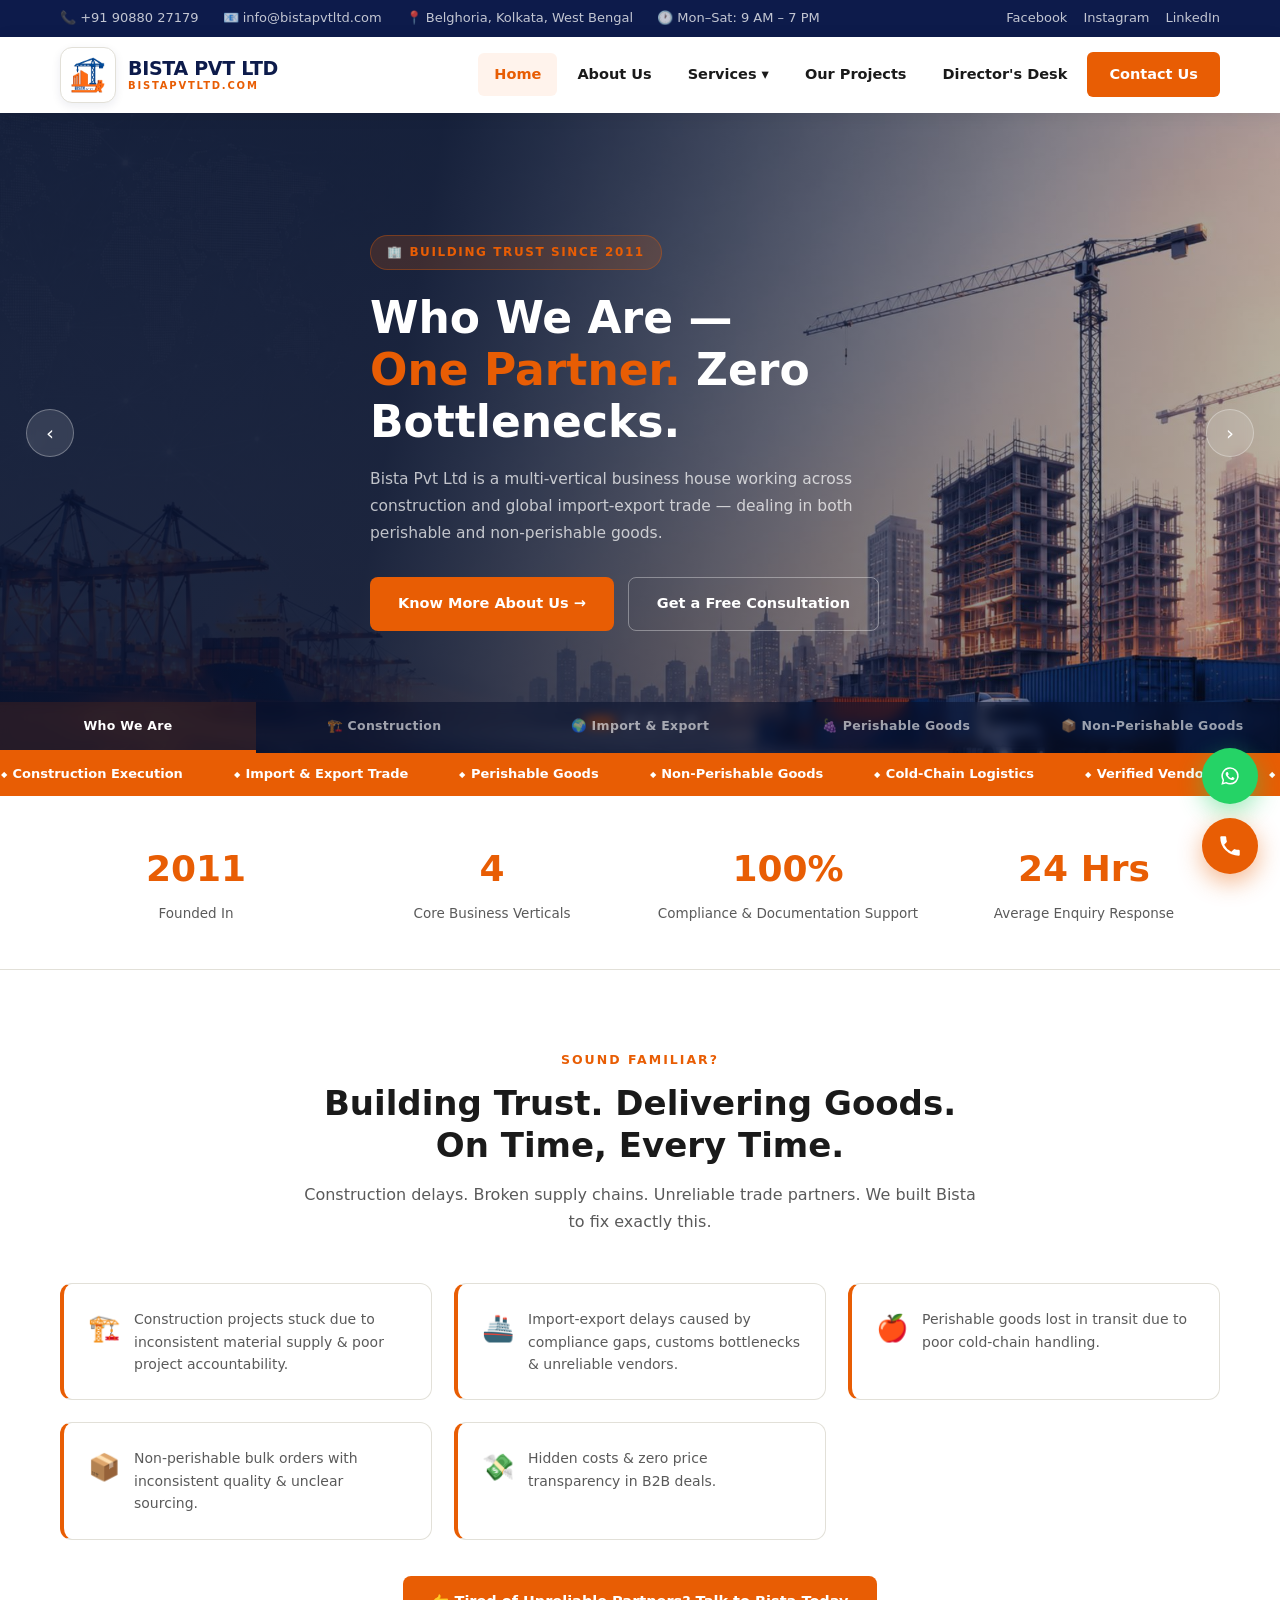
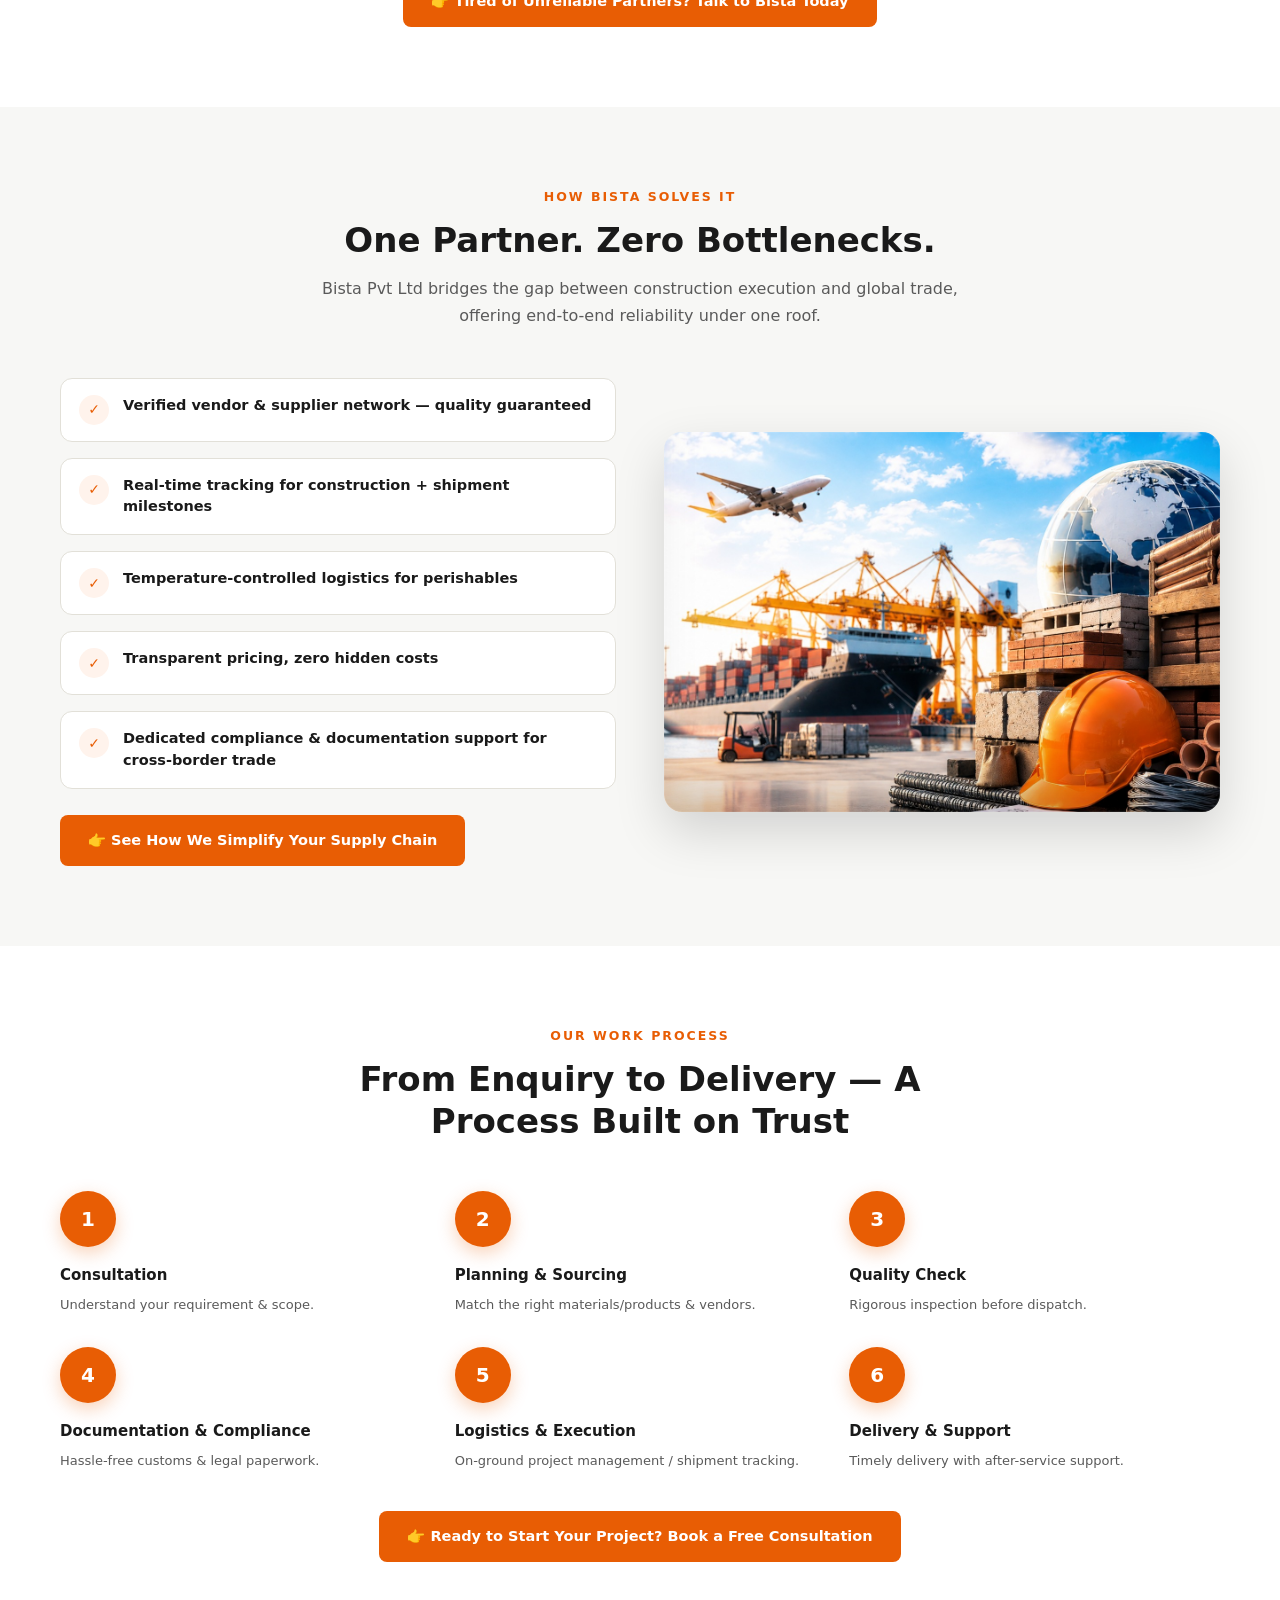
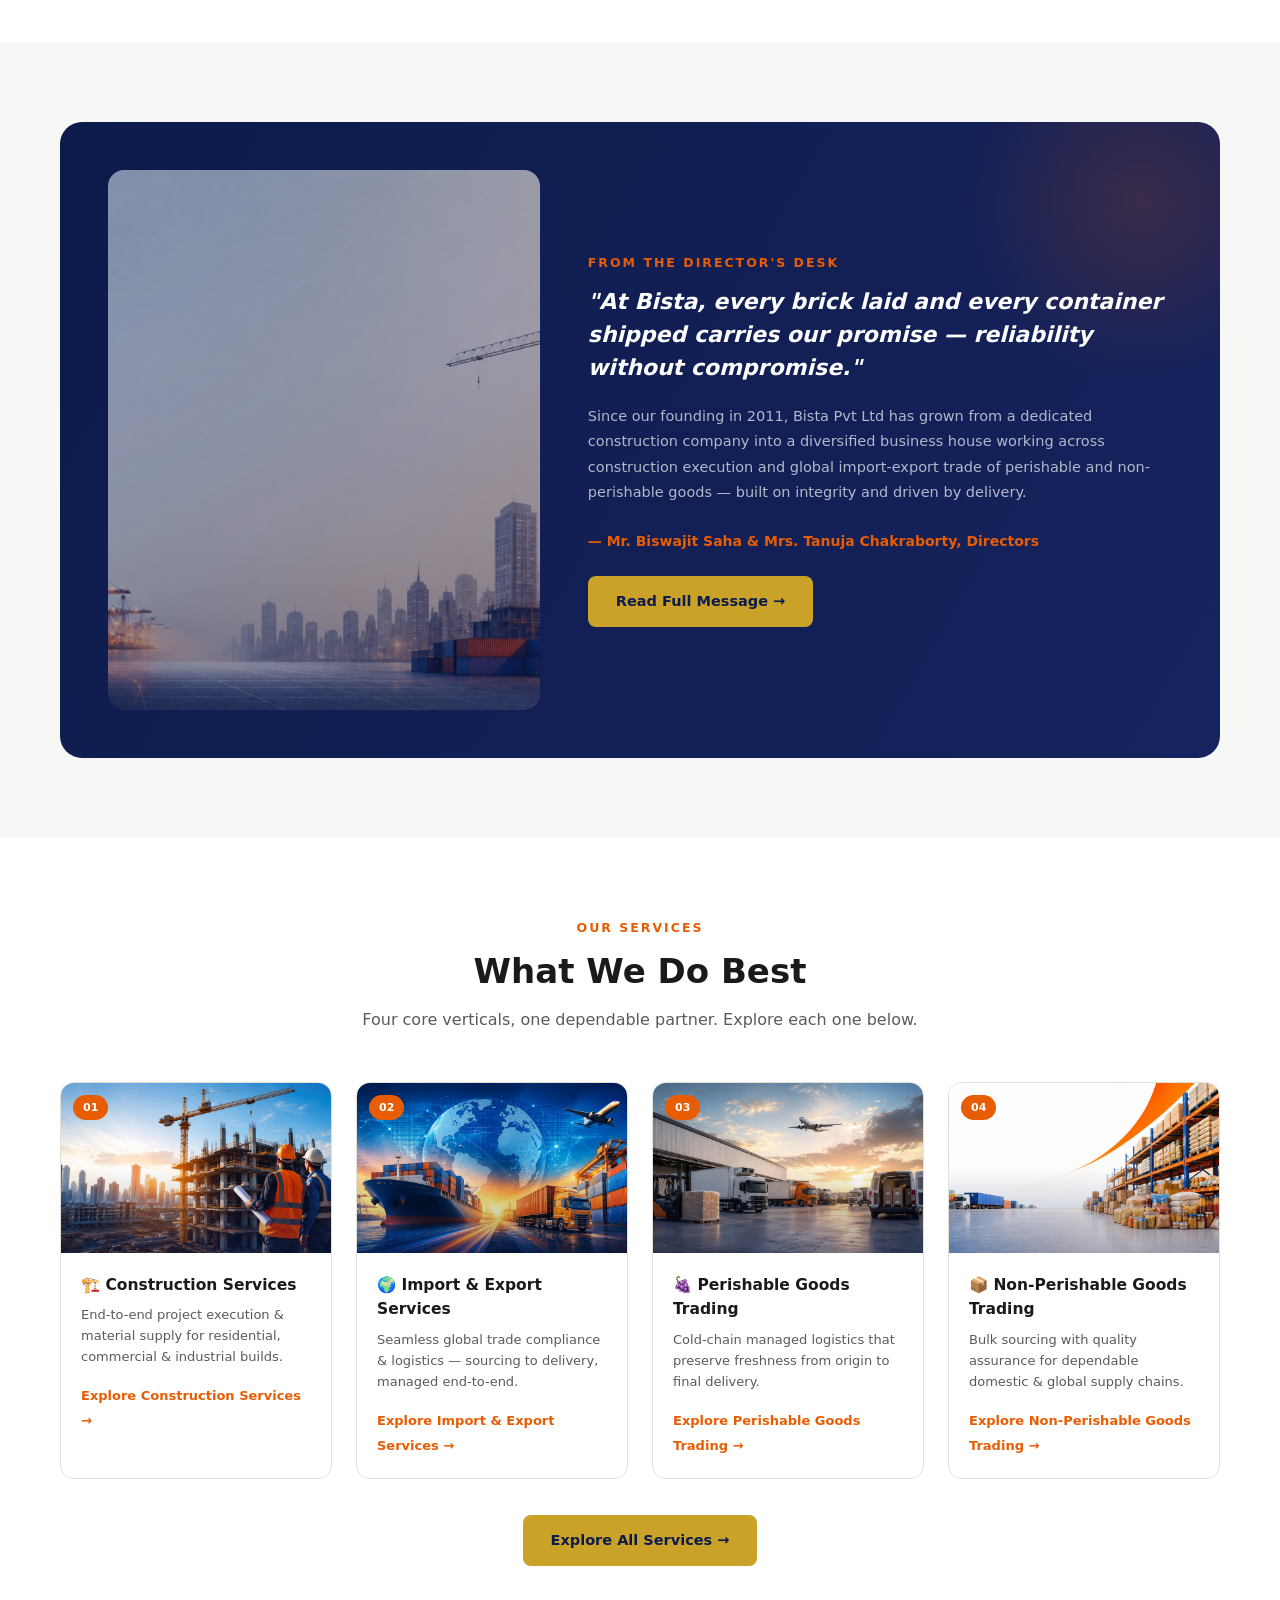
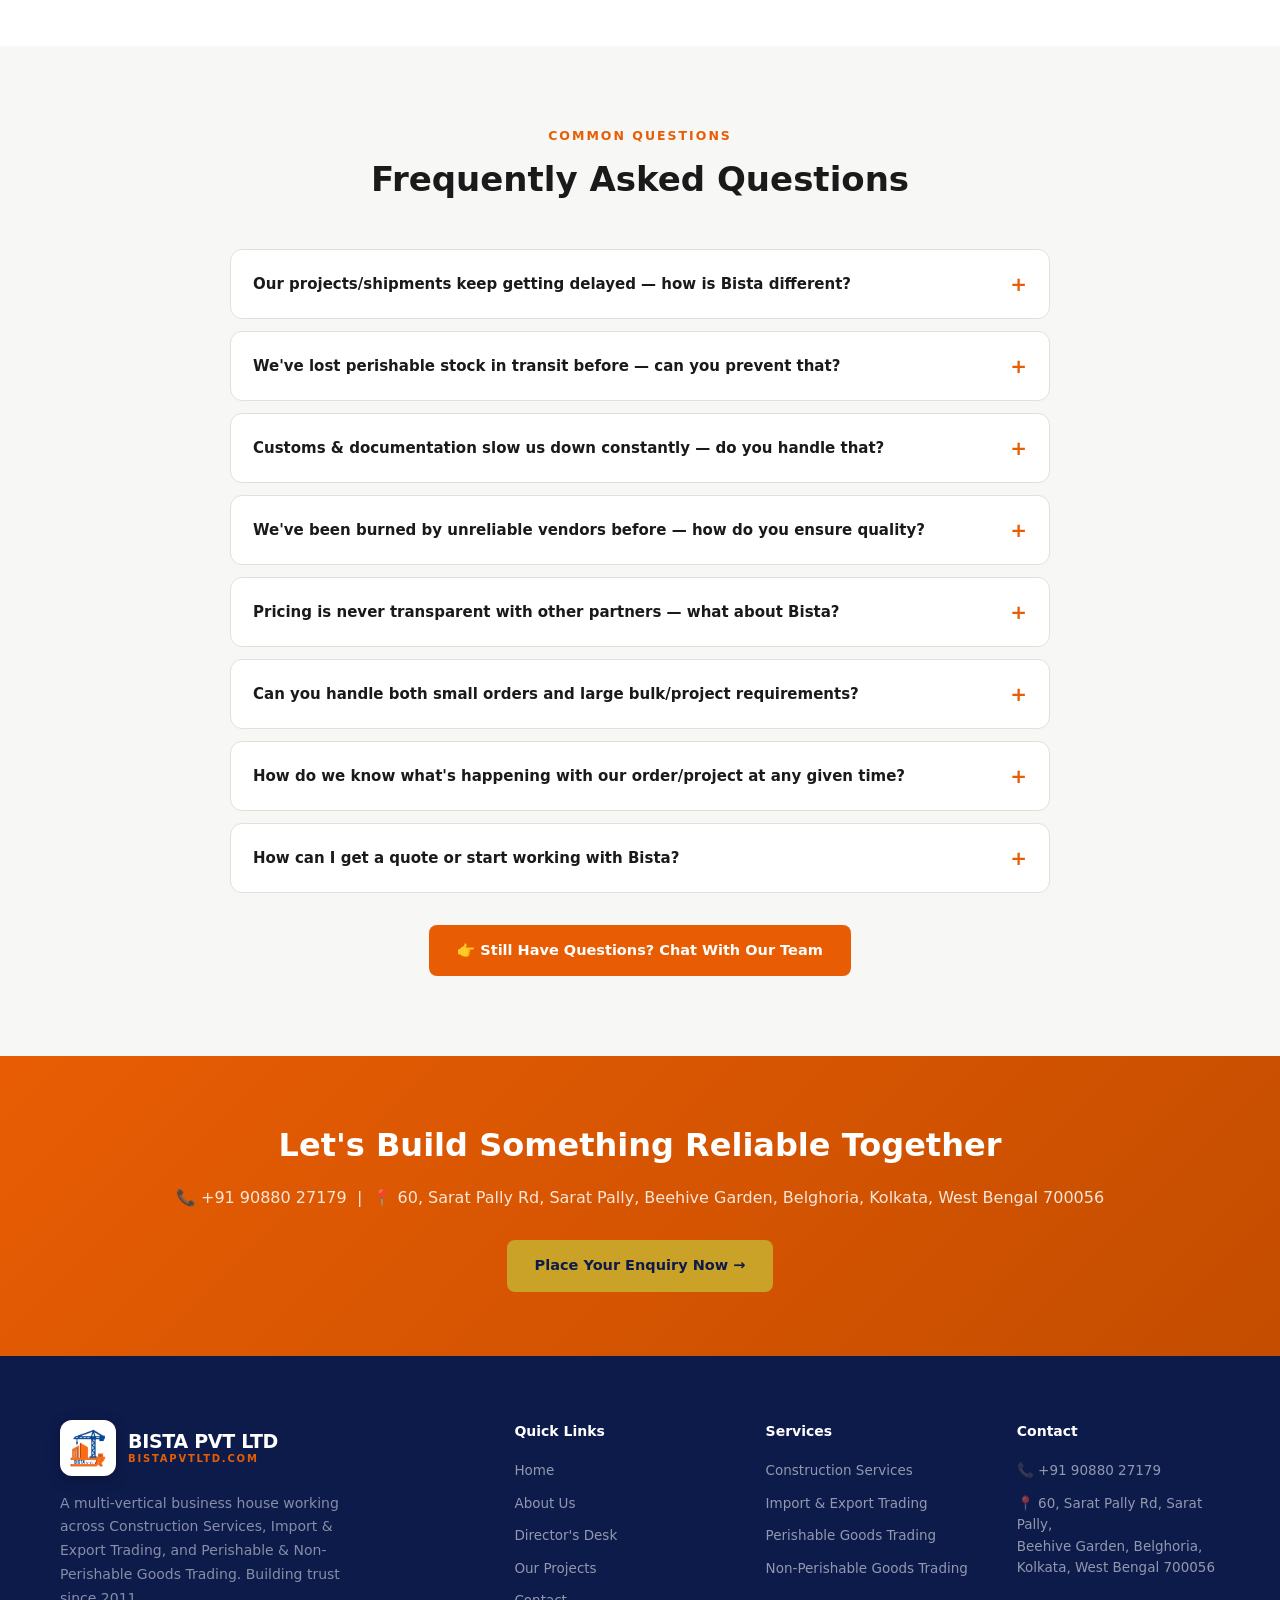
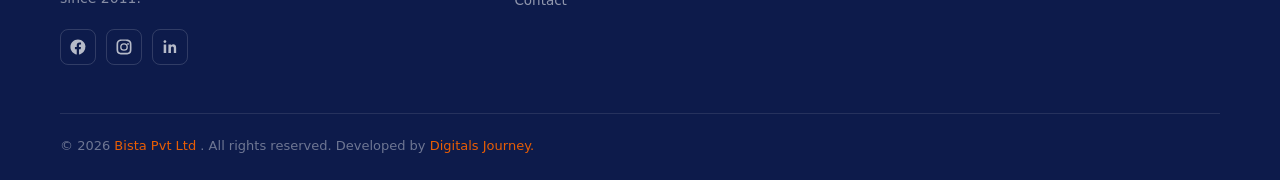
==== commit eb9ac43d: "Add" ====
--- a/index.html
+++ b/index.html
@@ -434,8 +434,8 @@
       </div>
     </div>
     <div class="footer-bottom">
-      <span>© 2025 <span class="brand">Bista Pvt Ltd</span>. All rights reserved.</span>
-      <span>Established 2011 · bistapvtltd.com</span>
+      <span>© 2026 <span class="brand">Bista Pvt Ltd </span>. All rights reserved. Developed by <span class="brand"><a href="https://digitalsjourney.com/">Digitals Journey.</a></span>
+      <!-- <span>Established 2011 · bistapvtltd.com</span> -->
     </div>
   </div>
 </footer>
--- a/css/style.css
+++ b/css/style.css
@@ -494,7 +494,7 @@
 .solve-visual {
   border-radius: 18px; overflow: hidden; min-height: 380px; background-size: cover; background-position: center;
   background-color: var(--light-bg);
-  background-image: url("../images/port-night.jpg");
+  background-image: url("../images/homehero.jpeg");
   box-shadow: 0 20px 50px rgba(0,0,0,0.15);
   position: relative;
   transition: transform .5s cubic-bezier(.2,.7,.3,1), box-shadow .5s ease;
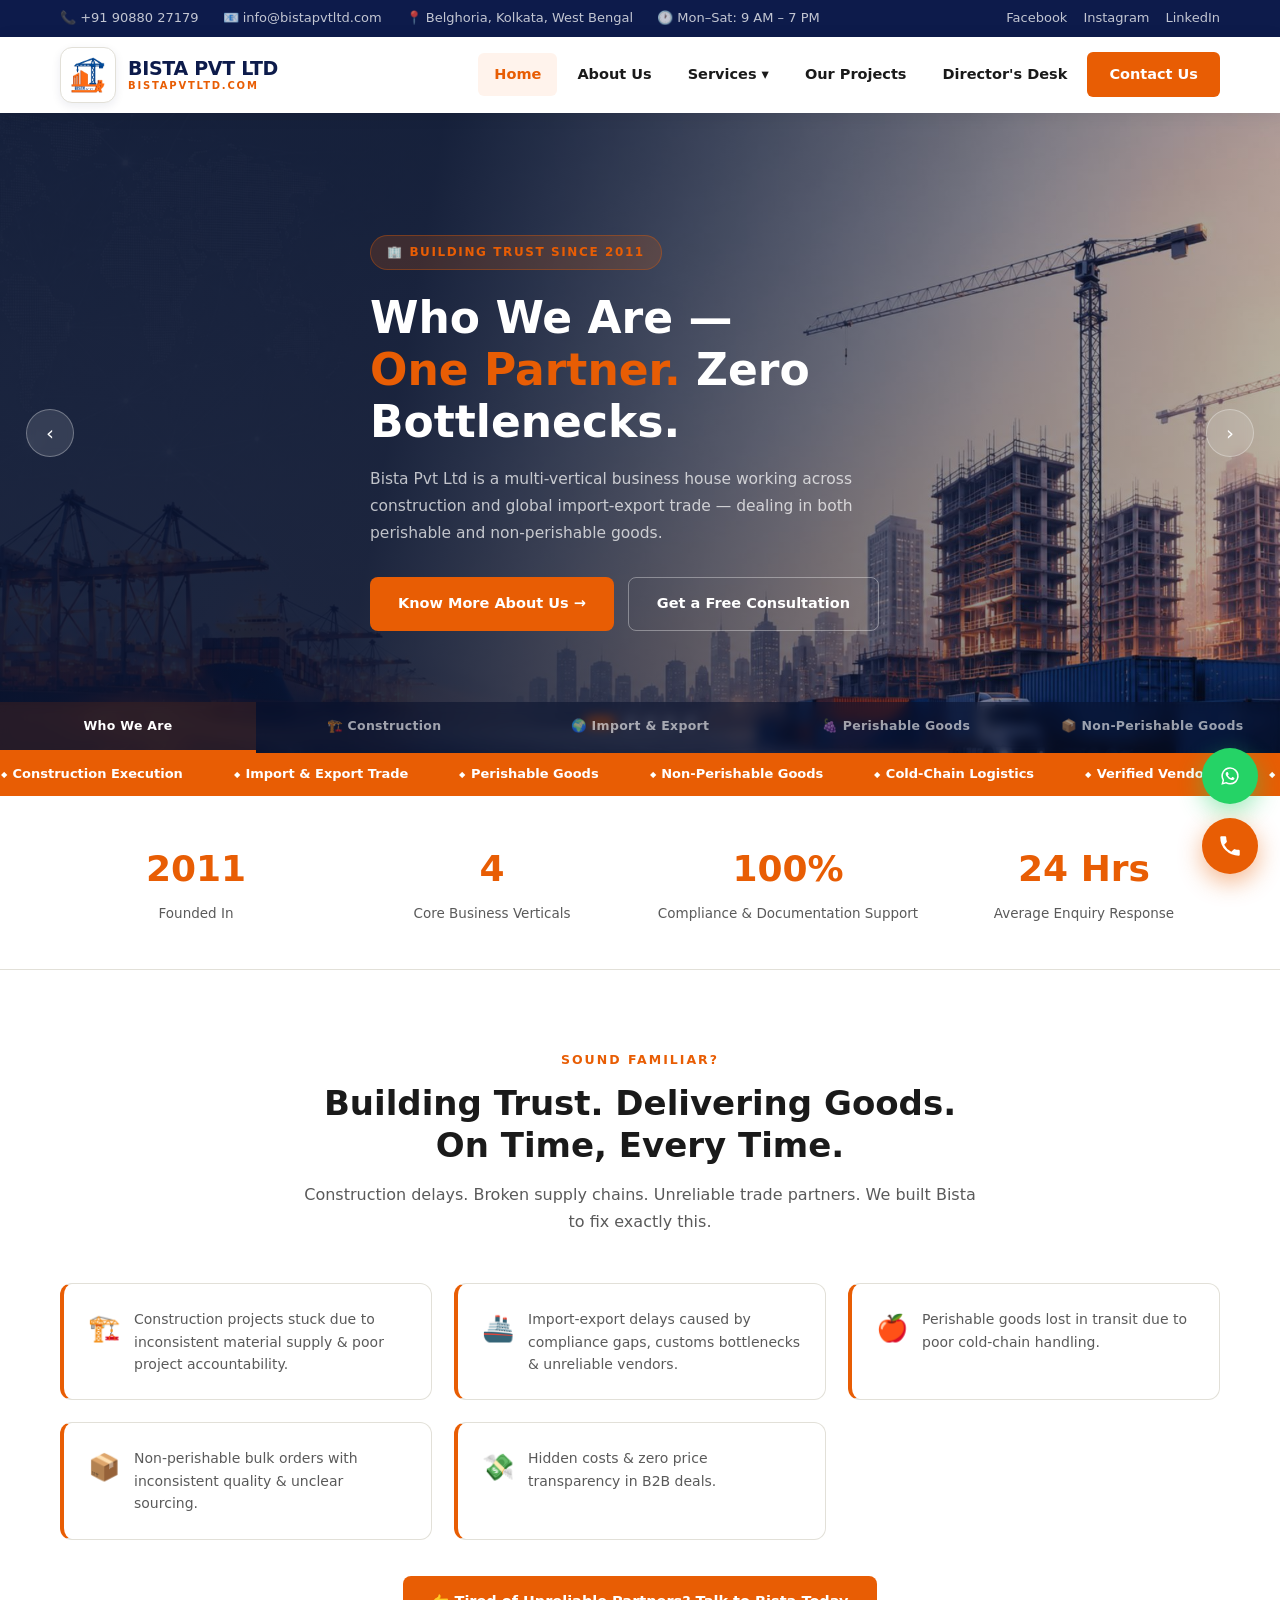
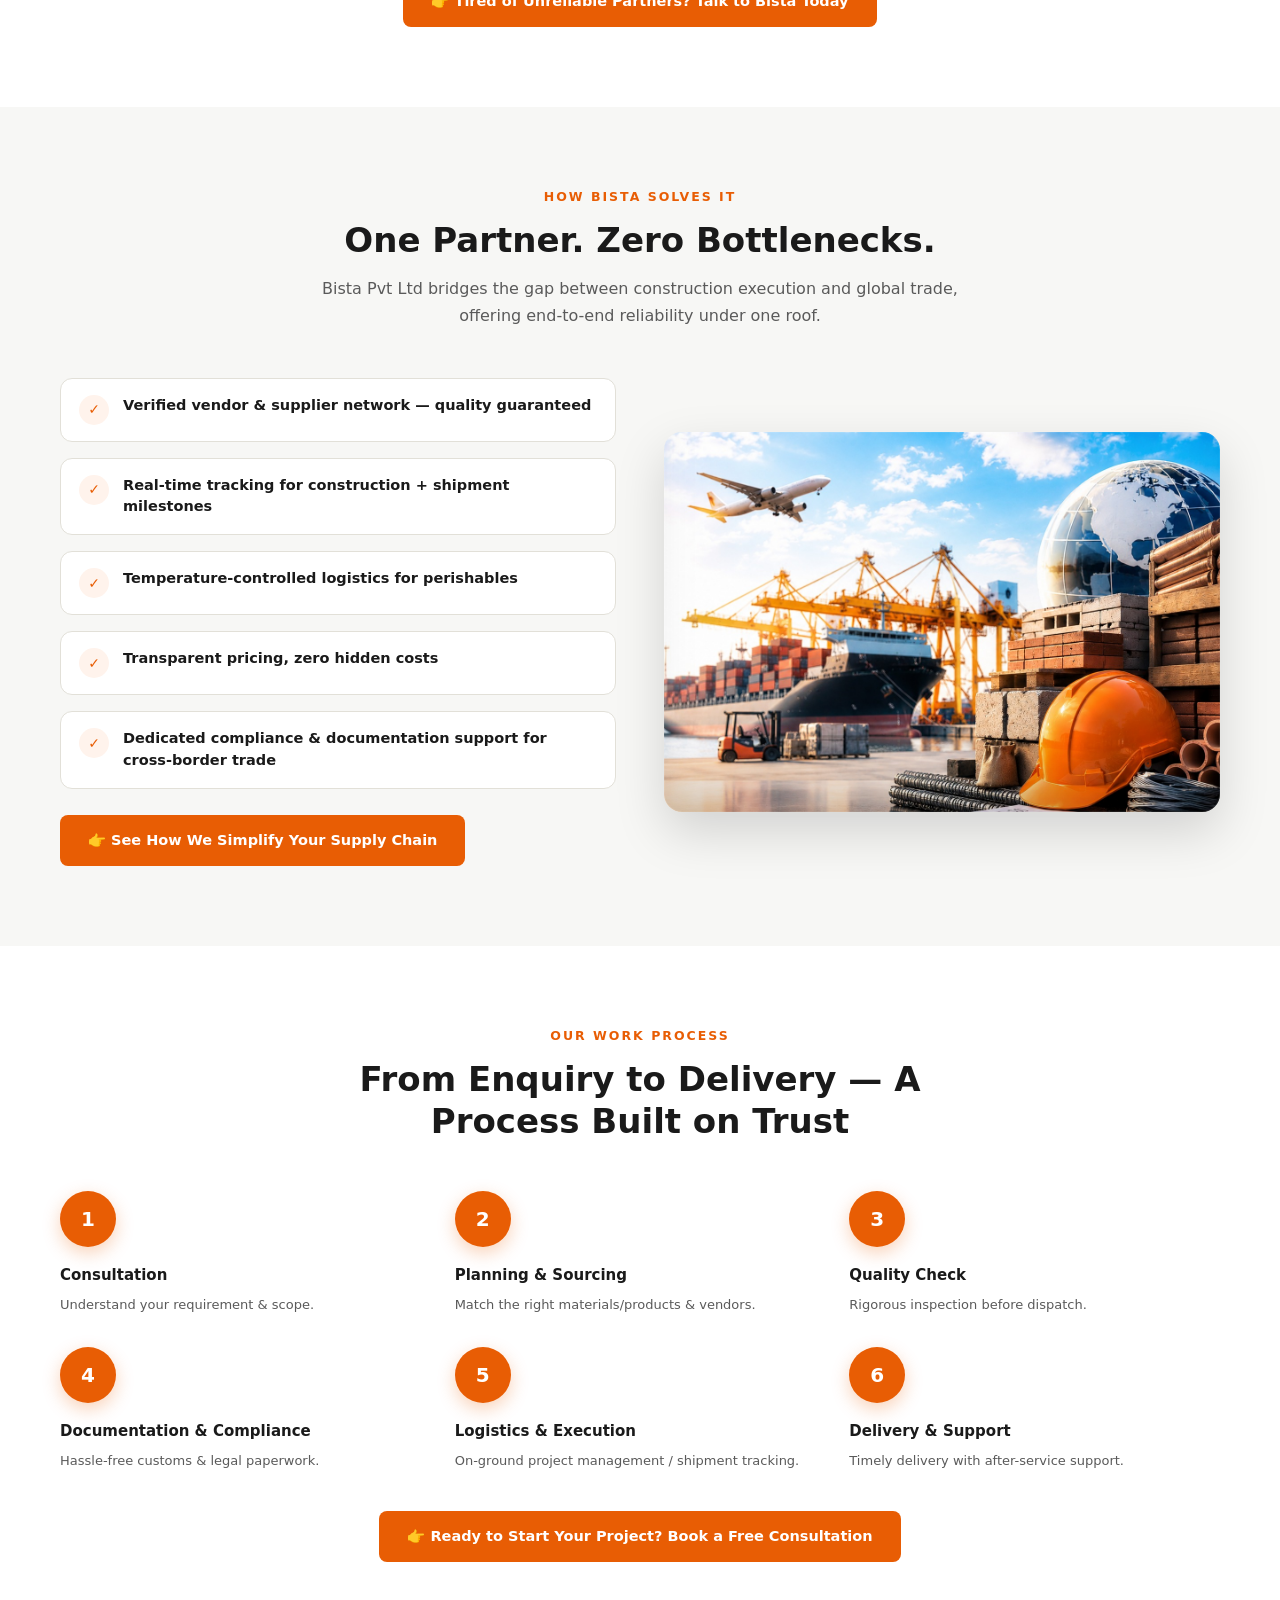
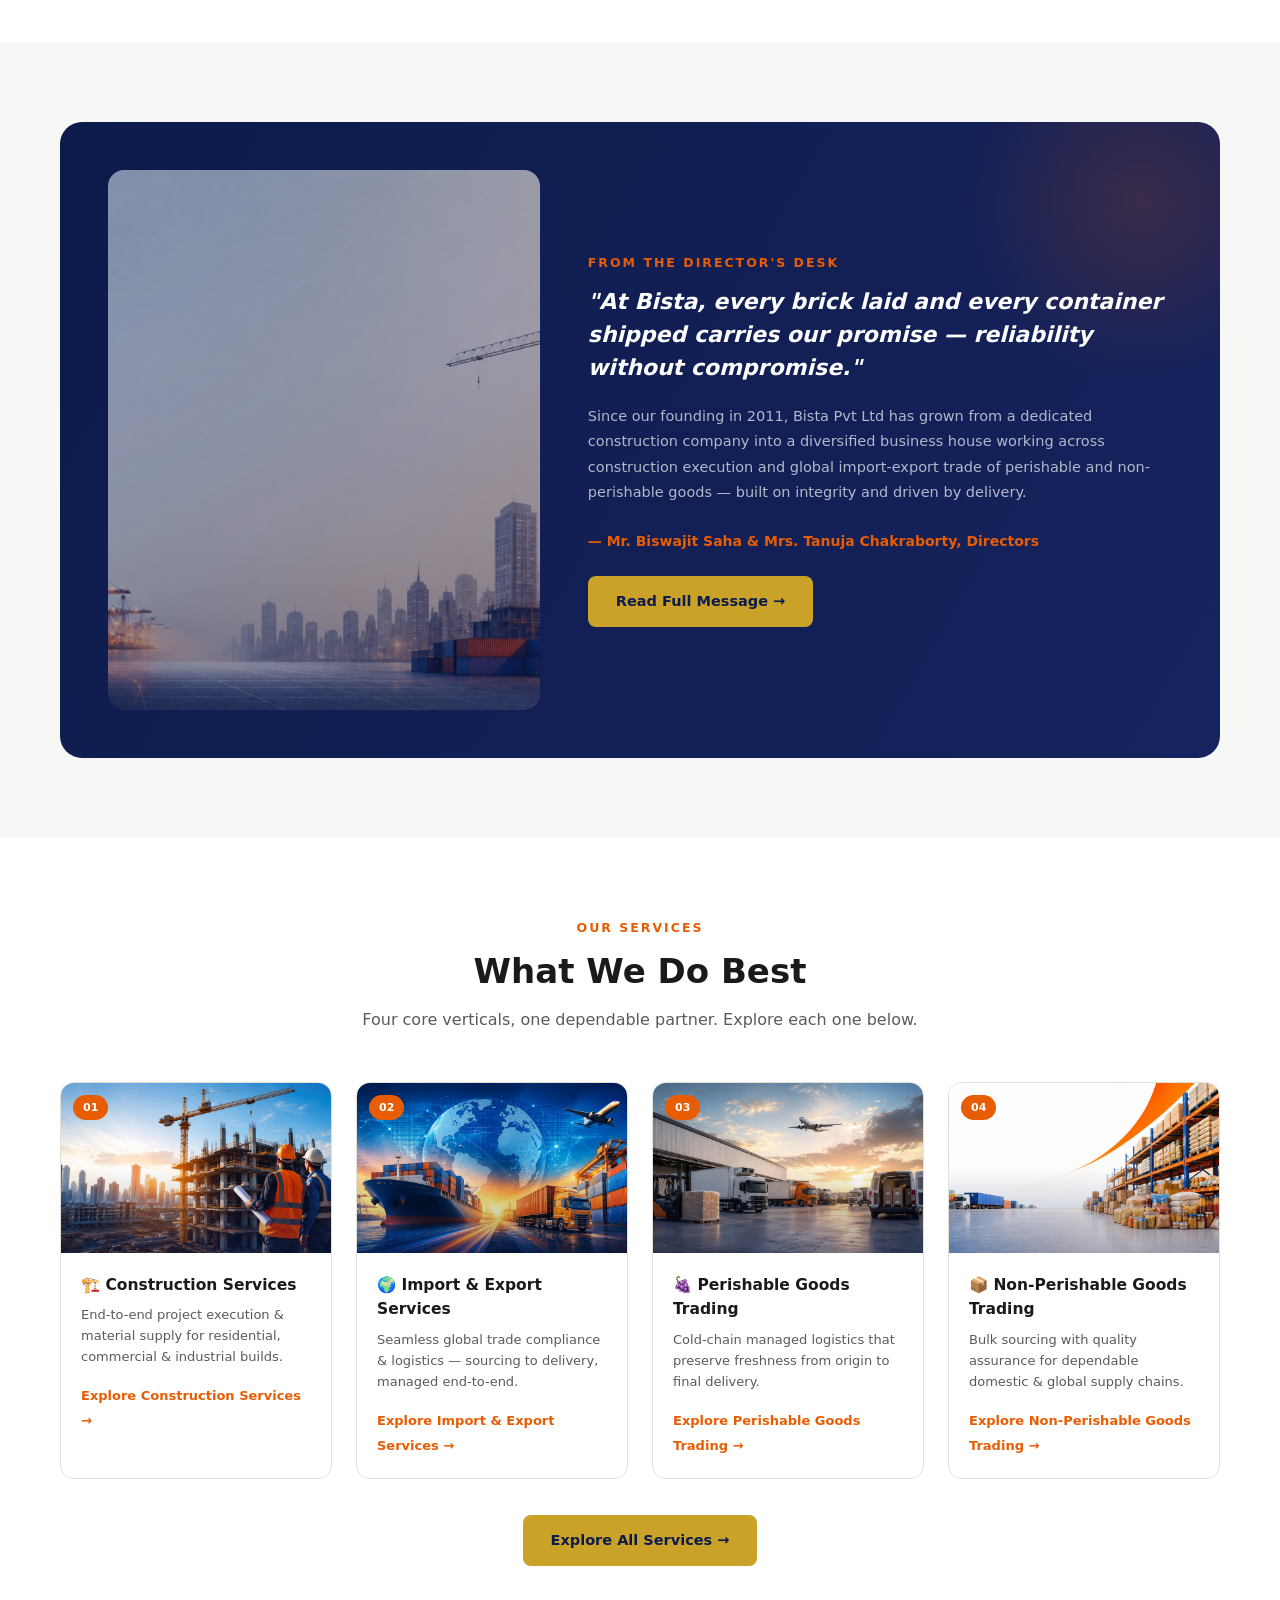
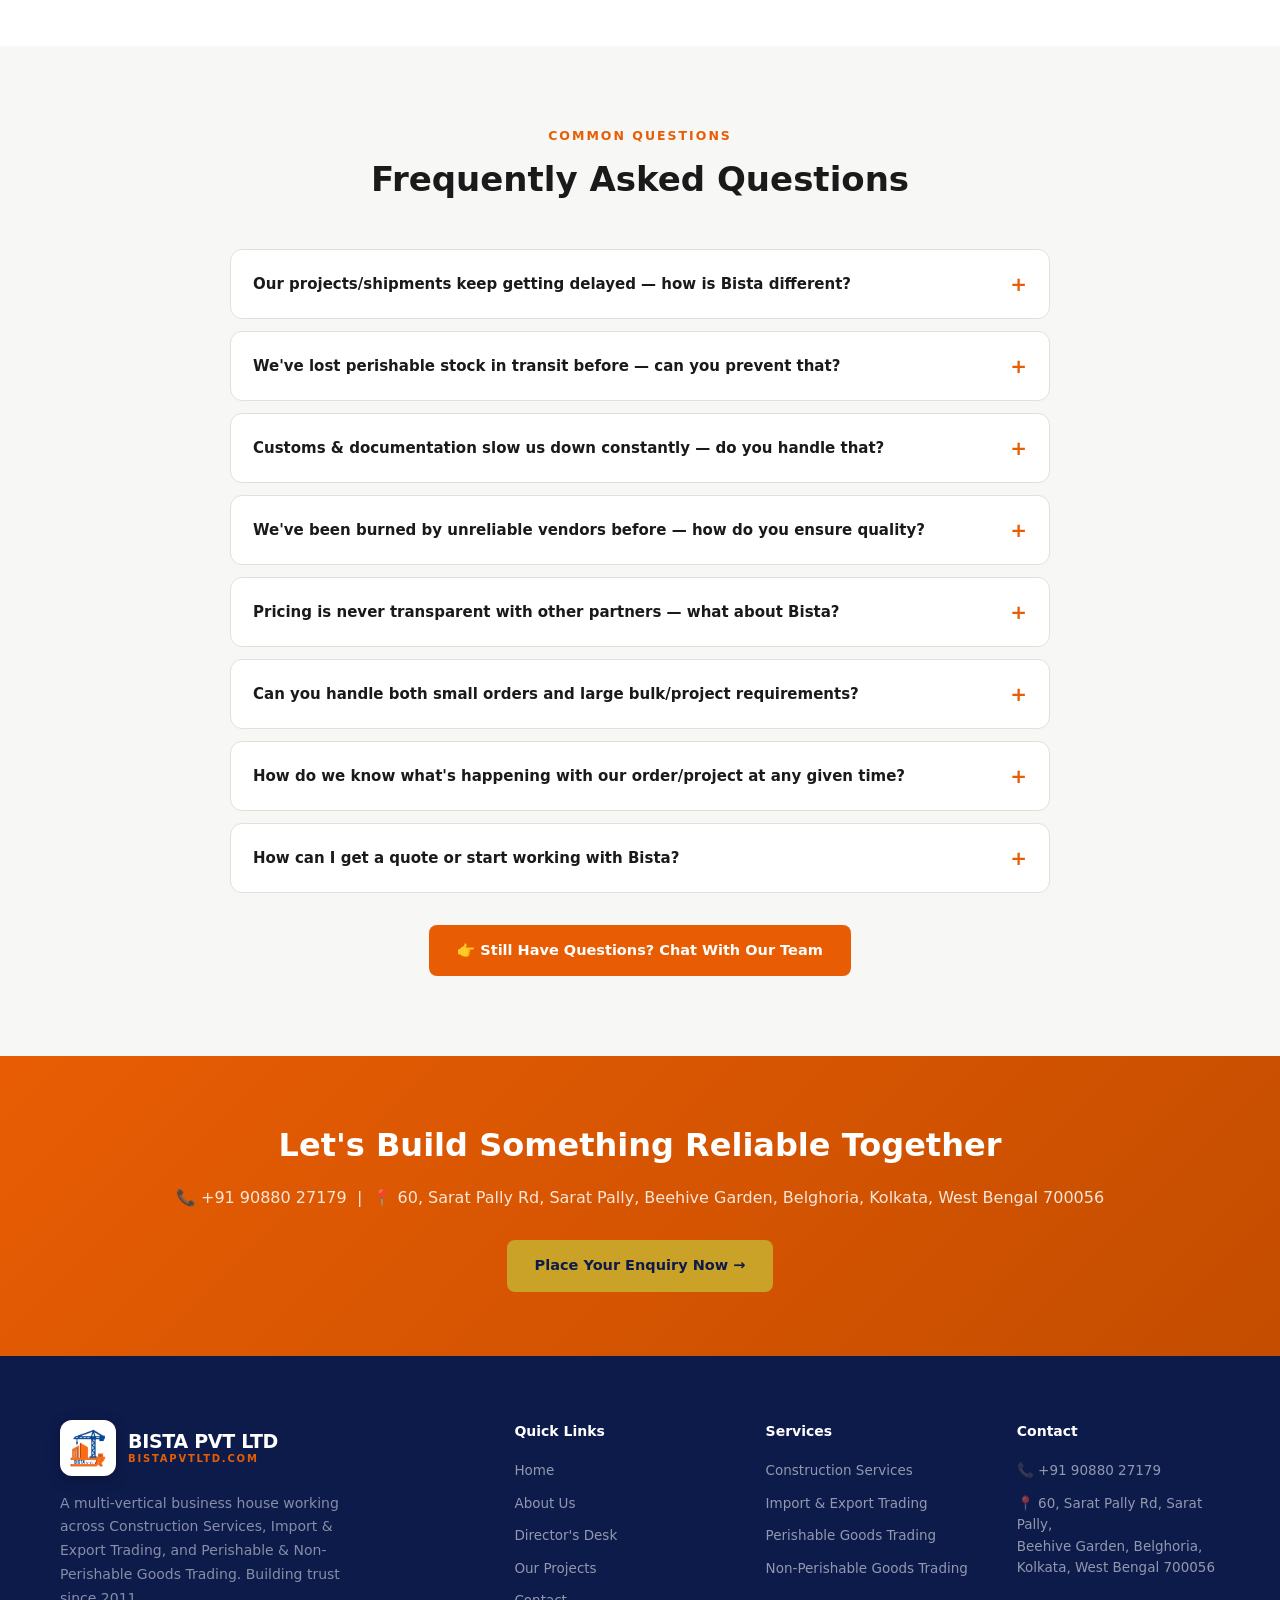
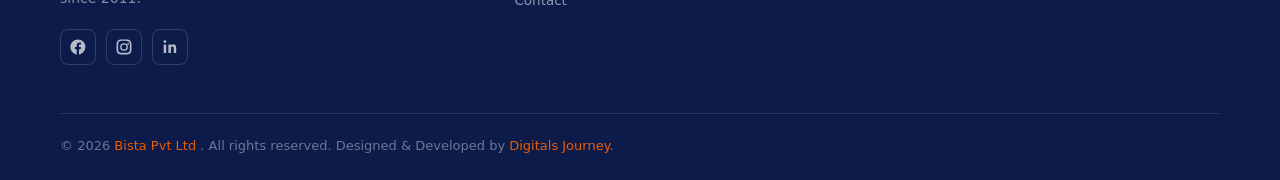
==== commit eec85fcd: "Add one" ====
--- a/index.html
+++ b/index.html
@@ -434,7 +434,7 @@
       </div>
     </div>
     <div class="footer-bottom">
-      <span>© 2026 <span class="brand">Bista Pvt Ltd </span>. All rights reserved. Developed by <span class="brand"><a href="https://digitalsjourney.com/">Digitals Journey.</a></span>
+      <span>© 2026 <span class="brand">Bista Pvt Ltd </span>. All rights reserved. Designed & Developed by <span class="brand"><a href="https://digitalsjourney.com/">Digitals Journey.</a></span>
       <!-- <span>Established 2011 · bistapvtltd.com</span> -->
     </div>
   </div>
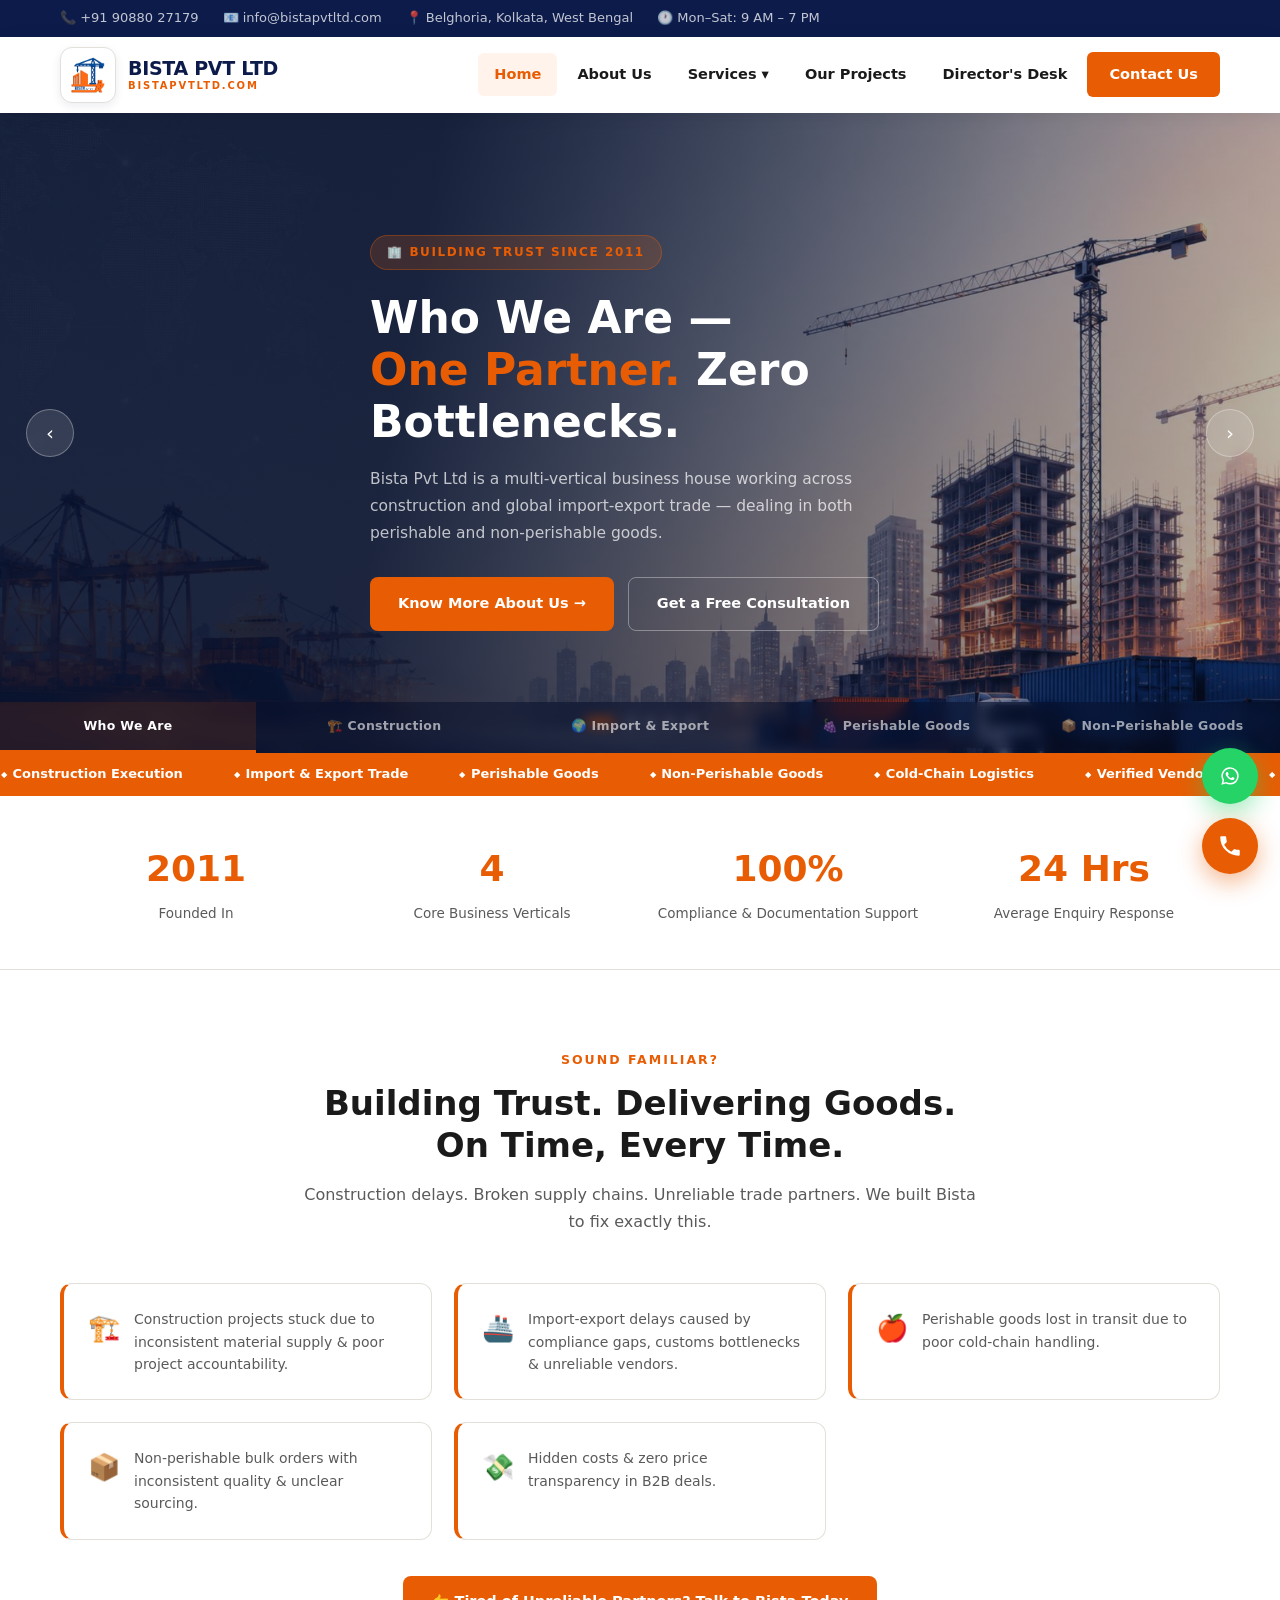
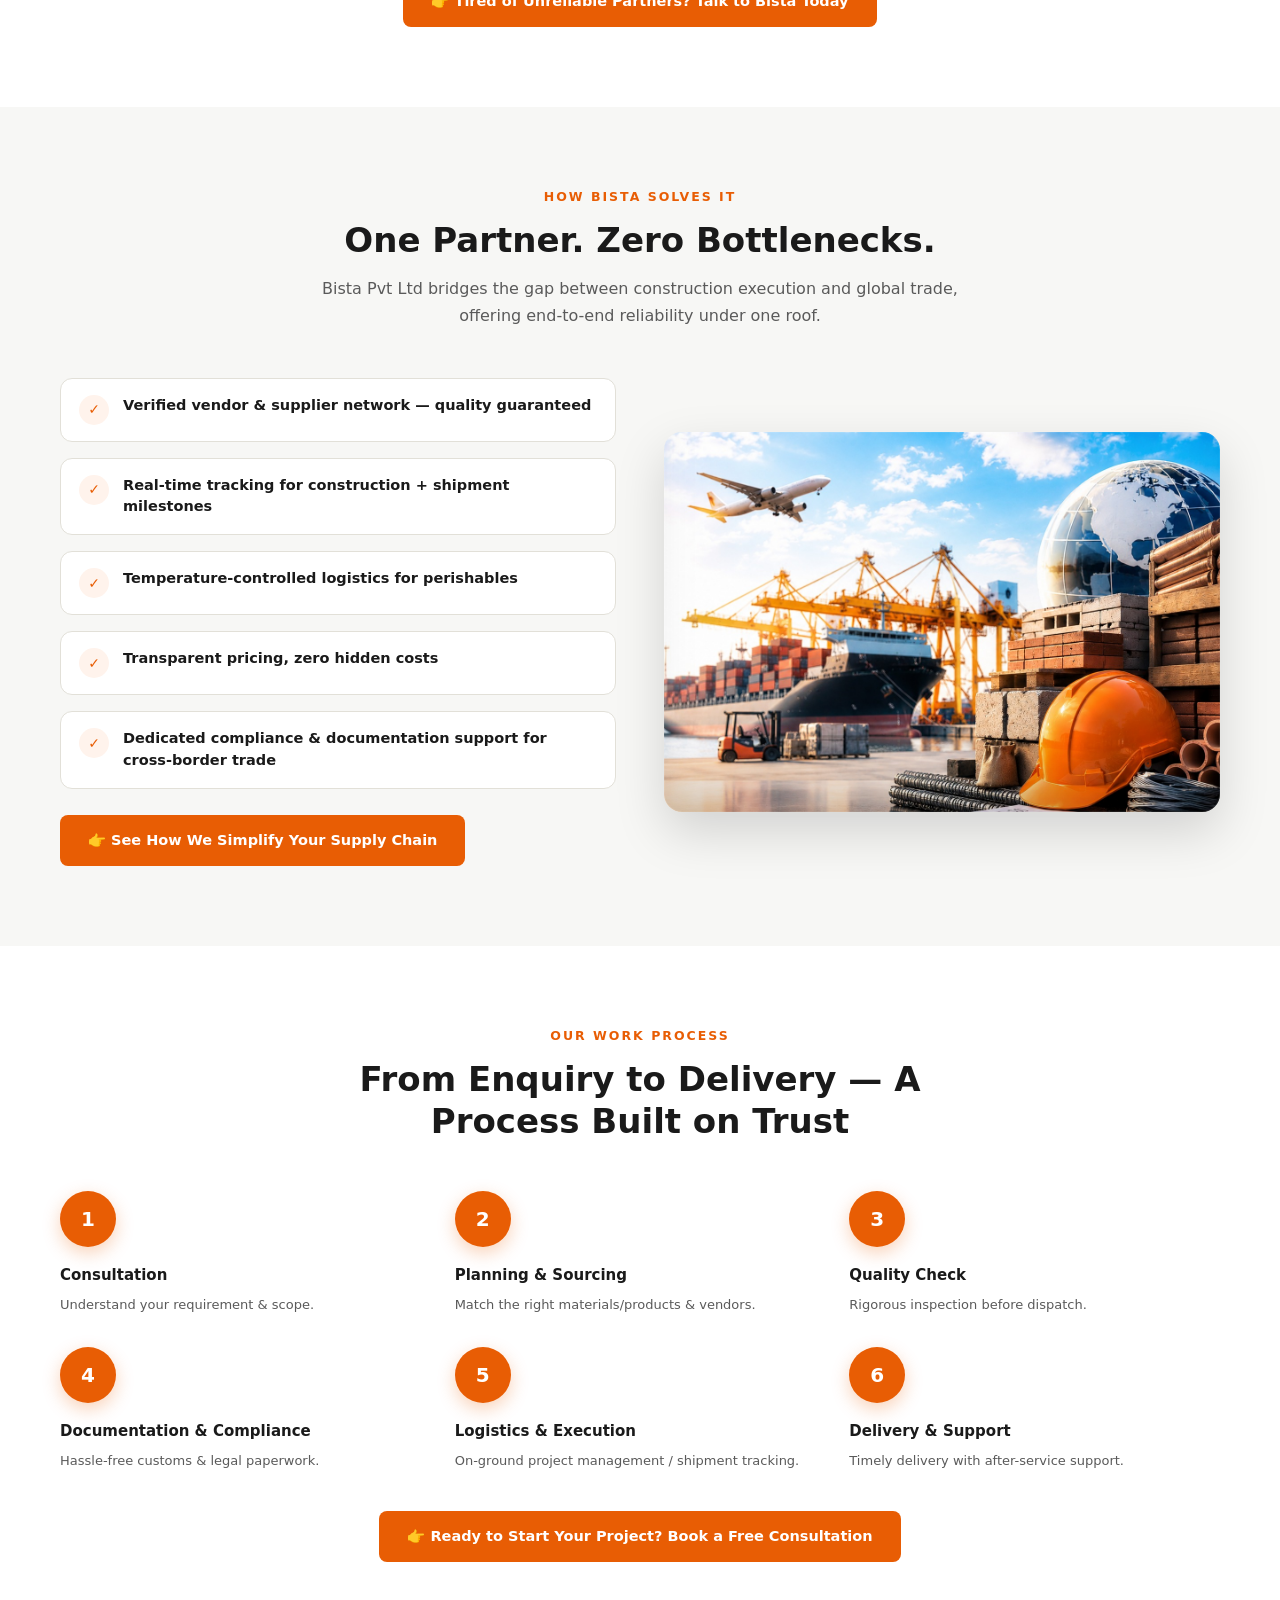
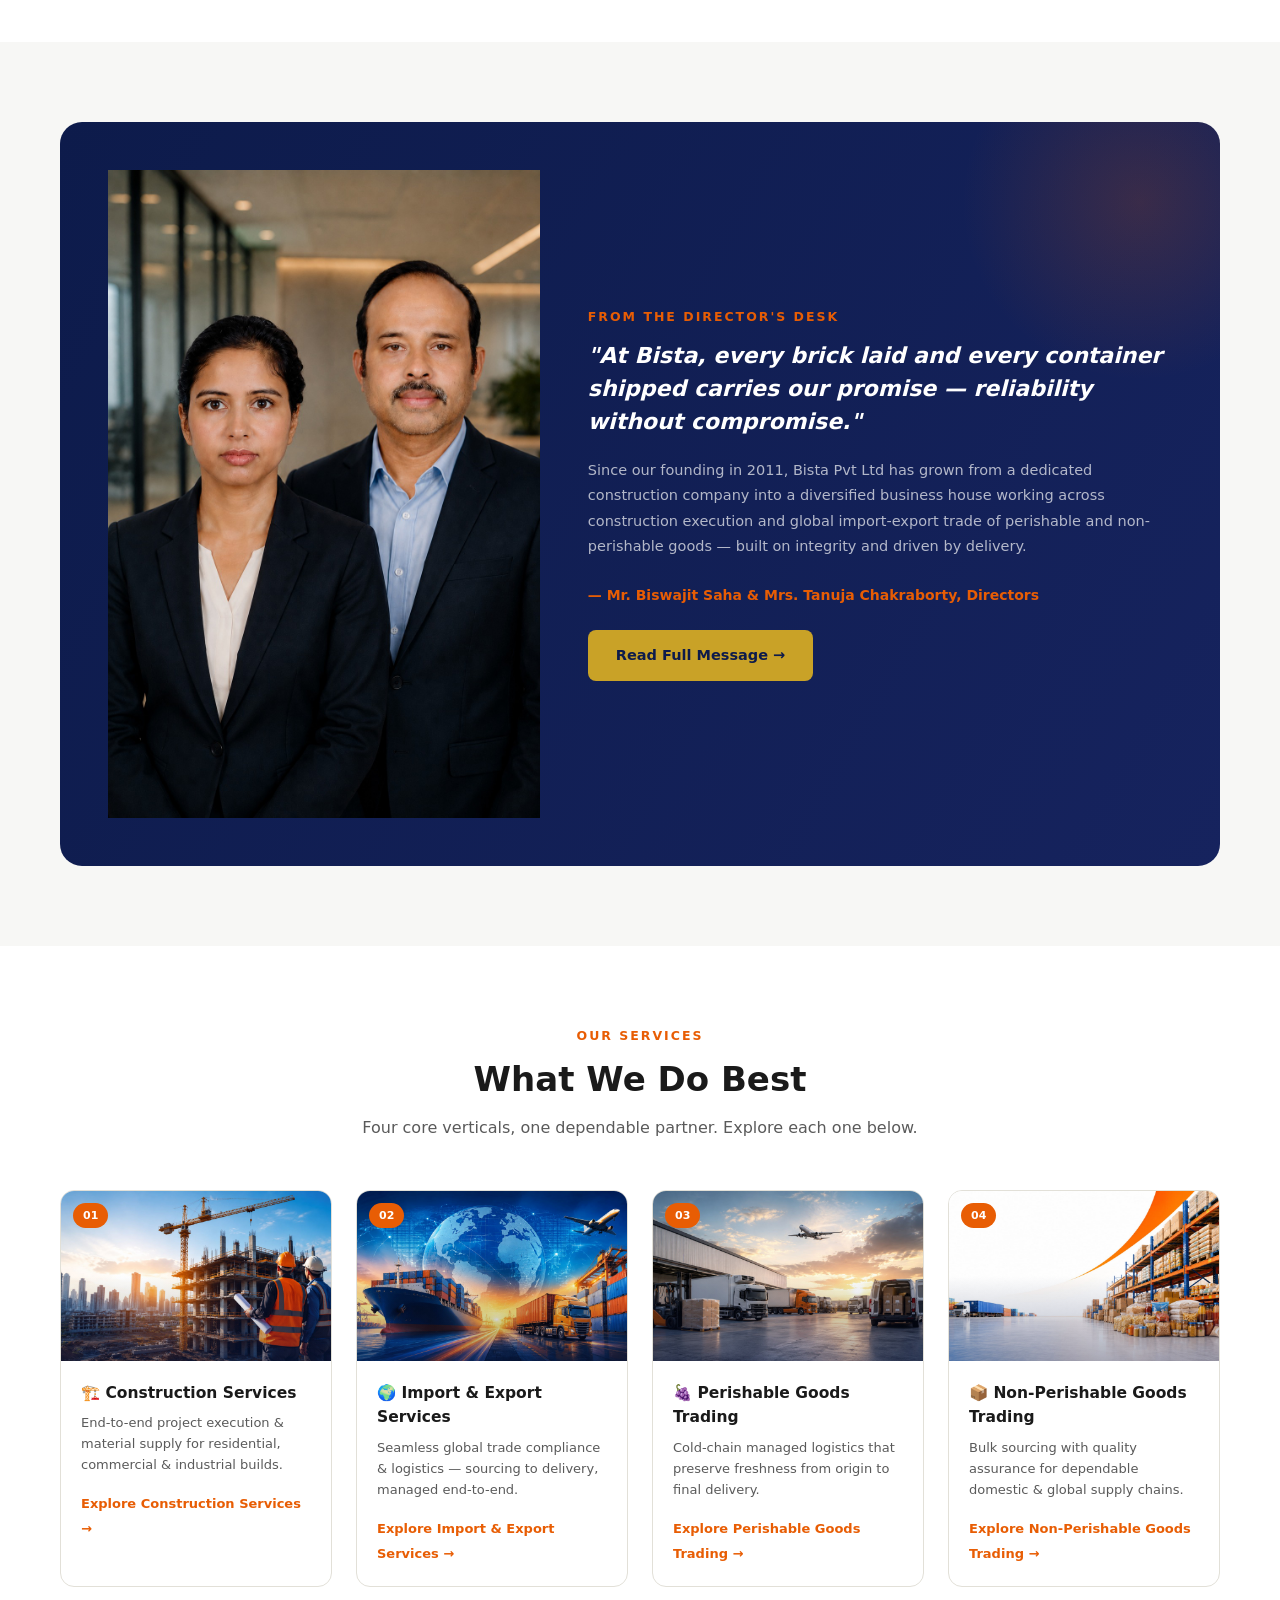
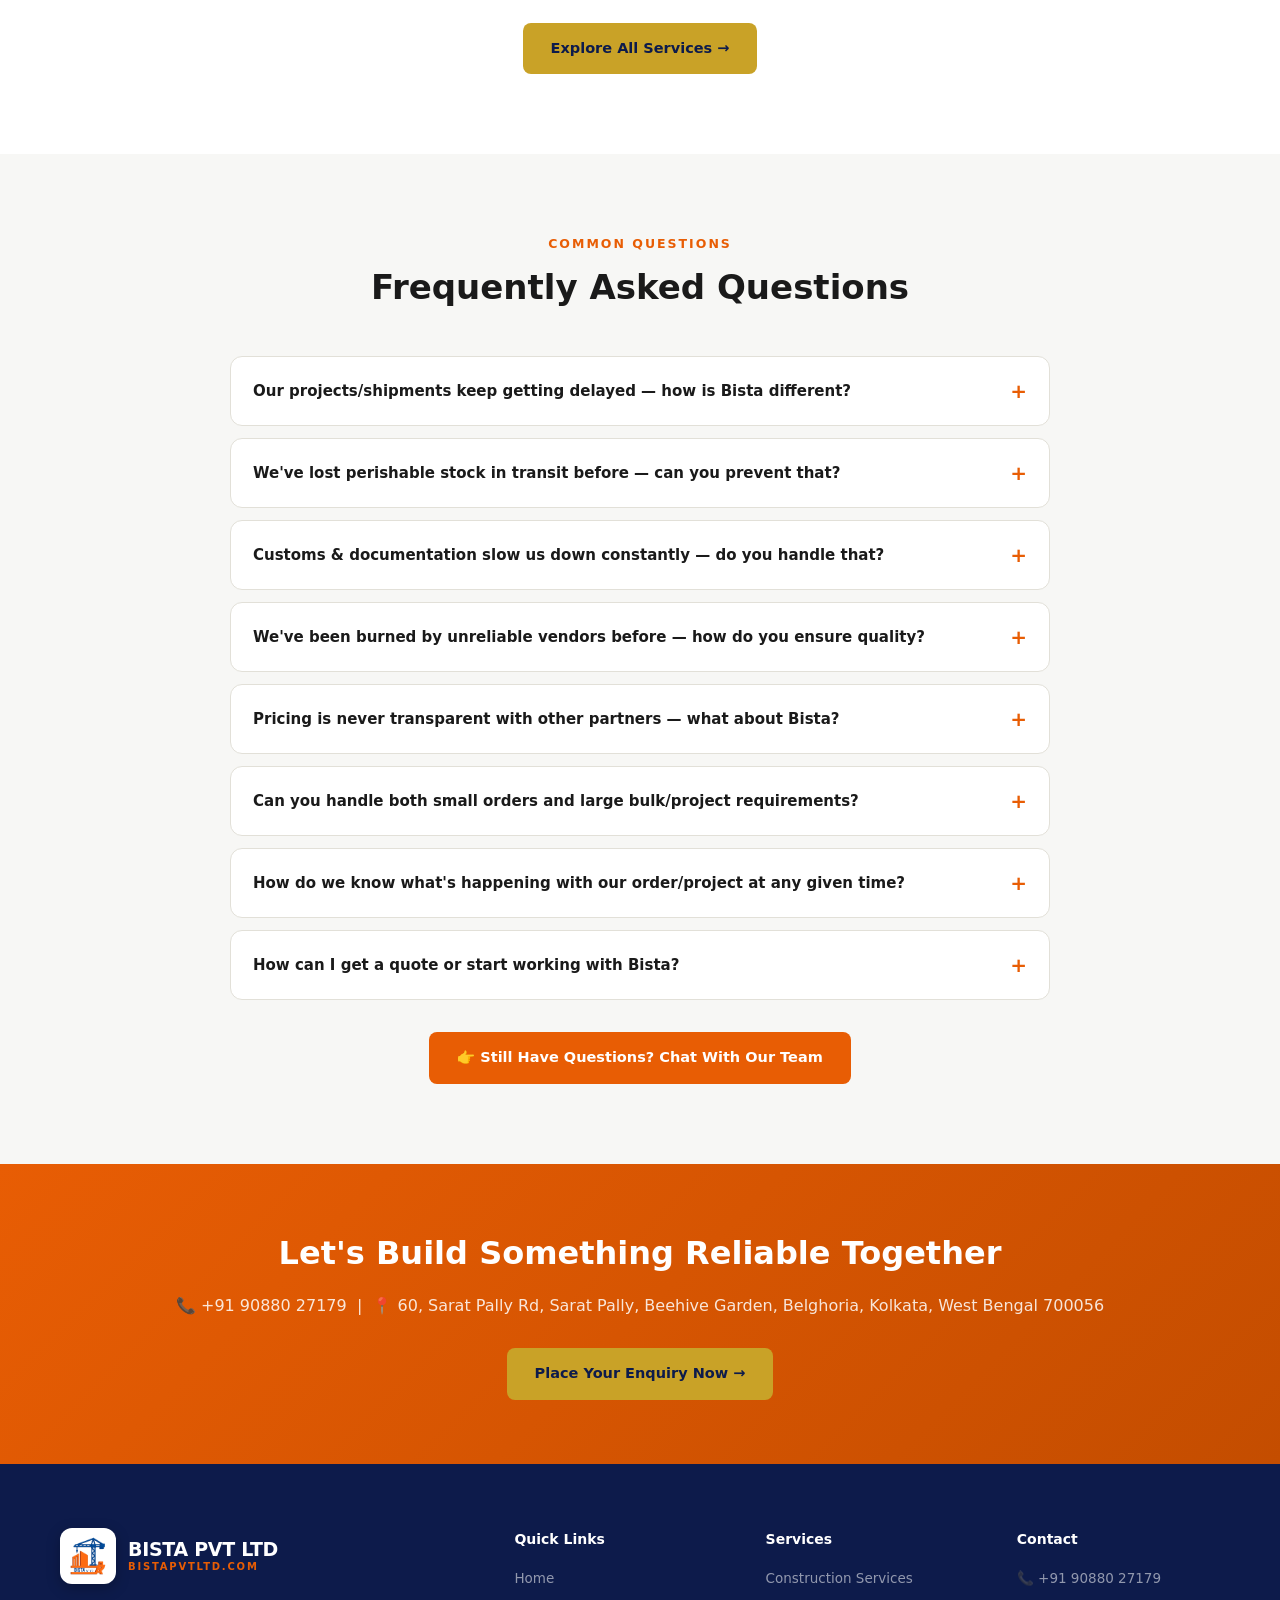
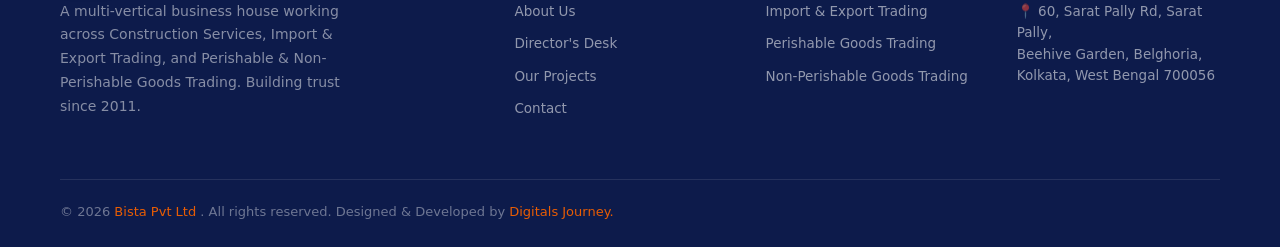
==== commit 33c879db: "all upadted files" ====
--- a/index.html
+++ b/index.html
@@ -19,11 +19,11 @@
       <span>📍 Belghoria, Kolkata, West Bengal</span>
       <span>🕐 Mon–Sat: 9 AM – 7 PM</span>
     </div>
-    <div class="topbar-right">
+    <!-- <div class="topbar-right">
       <a href="#">Facebook</a>
       <a href="#">Instagram</a>
       <a href="#">LinkedIn</a>
-    </div>
+    </div> -->
   </div>
 </div>
 
@@ -276,7 +276,7 @@
 <section class="section alt">
   <div class="container">
     <div class="director-wrap">
-      <div class="director-photo"></div>
+      <div class="director-photo"><img src="images/CEO.jpeg" alt="Director"></div>
       <div>
         <div class="section-label" style="color:var(--orange);">From the Director's Desk</div>
         <p class="director-quote">"At Bista, every brick laid and every container shipped carries our promise — reliability without compromise."</p>
@@ -406,11 +406,11 @@
           <div class="logo-text"><strong>BISTA PVT LTD</strong><span>bistapvtltd.com</span></div>
         </a>
         <p>A multi-vertical business house working across Construction Services, Import &amp; Export Trading, and Perishable &amp; Non-Perishable Goods Trading. Building trust since 2011.</p>
-        <div class="social-links">
+        <!-- <div class="social-links">
           <a href="#" class="social-link" title="Facebook" aria-label="Facebook"><svg viewBox="0 0 24 24"><path d="M22 12.06C22 6.48 17.52 2 11.94 2S1.88 6.48 1.88 12.06c0 5.02 3.66 9.18 8.44 9.94v-7.03H7.9v-2.91h2.42V9.86c0-2.39 1.42-3.71 3.6-3.71 1.04 0 2.13.19 2.13.19v2.35h-1.2c-1.18 0-1.55.74-1.55 1.5v1.8h2.64l-.42 2.91h-2.22V22c4.78-.76 8.44-4.92 8.44-9.94z"/></svg></a>
           <a href="#" class="social-link" title="Instagram" aria-label="Instagram"><svg viewBox="0 0 24 24"><path d="M12 2c2.72 0 3.06.01 4.12.06 1.06.05 1.79.22 2.43.47.66.26 1.22.6 1.77 1.16.55.55.9 1.11 1.16 1.77.25.64.42 1.37.47 2.43.05 1.06.06 1.4.06 4.12s-.01 3.06-.06 4.12c-.05 1.06-.22 1.79-.47 2.43-.26.66-.6 1.22-1.16 1.77-.55.55-1.11.9-1.77 1.16-.64.25-1.37.42-2.43.47-1.06.05-1.4.06-4.12.06s-3.06-.01-4.12-.06c-1.06-.05-1.79-.22-2.43-.47-.66-.26-1.22-.6-1.77-1.16-.55-.55-.9-1.11-1.16-1.77-.25-.64-.42-1.37-.47-2.43C2.01 15.06 2 14.72 2 12s.01-3.06.06-4.12c.05-1.06.22-1.79.47-2.43.26-.66.6-1.22 1.16-1.77.55-.55 1.11-.9 1.77-1.16.64-.25 1.37-.42 2.43-.47C8.94 2.01 9.28 2 12 2zm0 1.8c-2.67 0-2.99.01-4.04.06-.87.04-1.34.18-1.66.31-.42.16-.71.36-1.02.67-.31.31-.51.6-.67 1.02-.13.32-.27.79-.31 1.66C4.25 8.71 4.24 9.03 4.24 12s.01 2.99.06 4.04c.04.87.18 1.34.31 1.66.16.42.36.71.67 1.02.31.31.6.51 1.02.67.32.13.79.27 1.66.31 1.05.05 1.37.06 4.04.06s2.99-.01 4.04-.06c.87-.04 1.34-.18 1.66-.31.42-.16.71-.36 1.02-.67.31-.31.51-.6.67-1.02.13-.32.27-.79.31-1.66.05-1.05.06-1.37.06-4.04s-.01-2.99-.06-4.04c-.04-.87-.18-1.34-.31-1.66-.16-.42-.36-.71-.67-1.02-.31-.31-.6-.51-1.02-.67-.32-.13-.79-.27-1.66-.31C14.99 3.81 14.67 3.8 12 3.8zm0 3.05a5.15 5.15 0 1 1 0 10.3 5.15 5.15 0 0 1 0-10.3zm0 1.8a3.35 3.35 0 1 0 0 6.7 3.35 3.35 0 0 0 0-6.7zm5.35-2a1.2 1.2 0 1 1 0 2.4 1.2 1.2 0 0 1 0-2.4z"/></svg></a>
           <a href="#" class="social-link" title="LinkedIn" aria-label="LinkedIn"><svg viewBox="0 0 24 24"><path d="M6.94 8.5H3.56V20h3.38V8.5zM5.25 3c-1.15 0-1.9.76-1.9 1.76 0 .98.73 1.76 1.87 1.76h.02c1.17 0 1.9-.78 1.9-1.76C7.12 3.76 6.4 3 5.25 3zM20.45 20h-3.38v-6.1c0-1.46-.52-2.46-1.83-2.46-1 0-1.6.67-1.86 1.32-.1.23-.12.55-.12.87V20H9.9s.04-10.53 0-11.5h3.38v1.63c.45-.7 1.25-1.7 3.04-1.7 2.22 0 3.88 1.45 3.88 4.56V20z"/></svg></a>
-        </div>
+        </div> -->
       </div>
       <div class="footer-col">
         <h4>Quick Links</h4>
--- a/css/style.css
+++ b/css/style.css
@@ -16,6 +16,8 @@
   --green: #25D366;
   --font: 'Segoe UI', system-ui, -apple-system, sans-serif;
 }
+
+
 
 * { margin: 0; padding: 0; box-sizing: border-box; }
 
